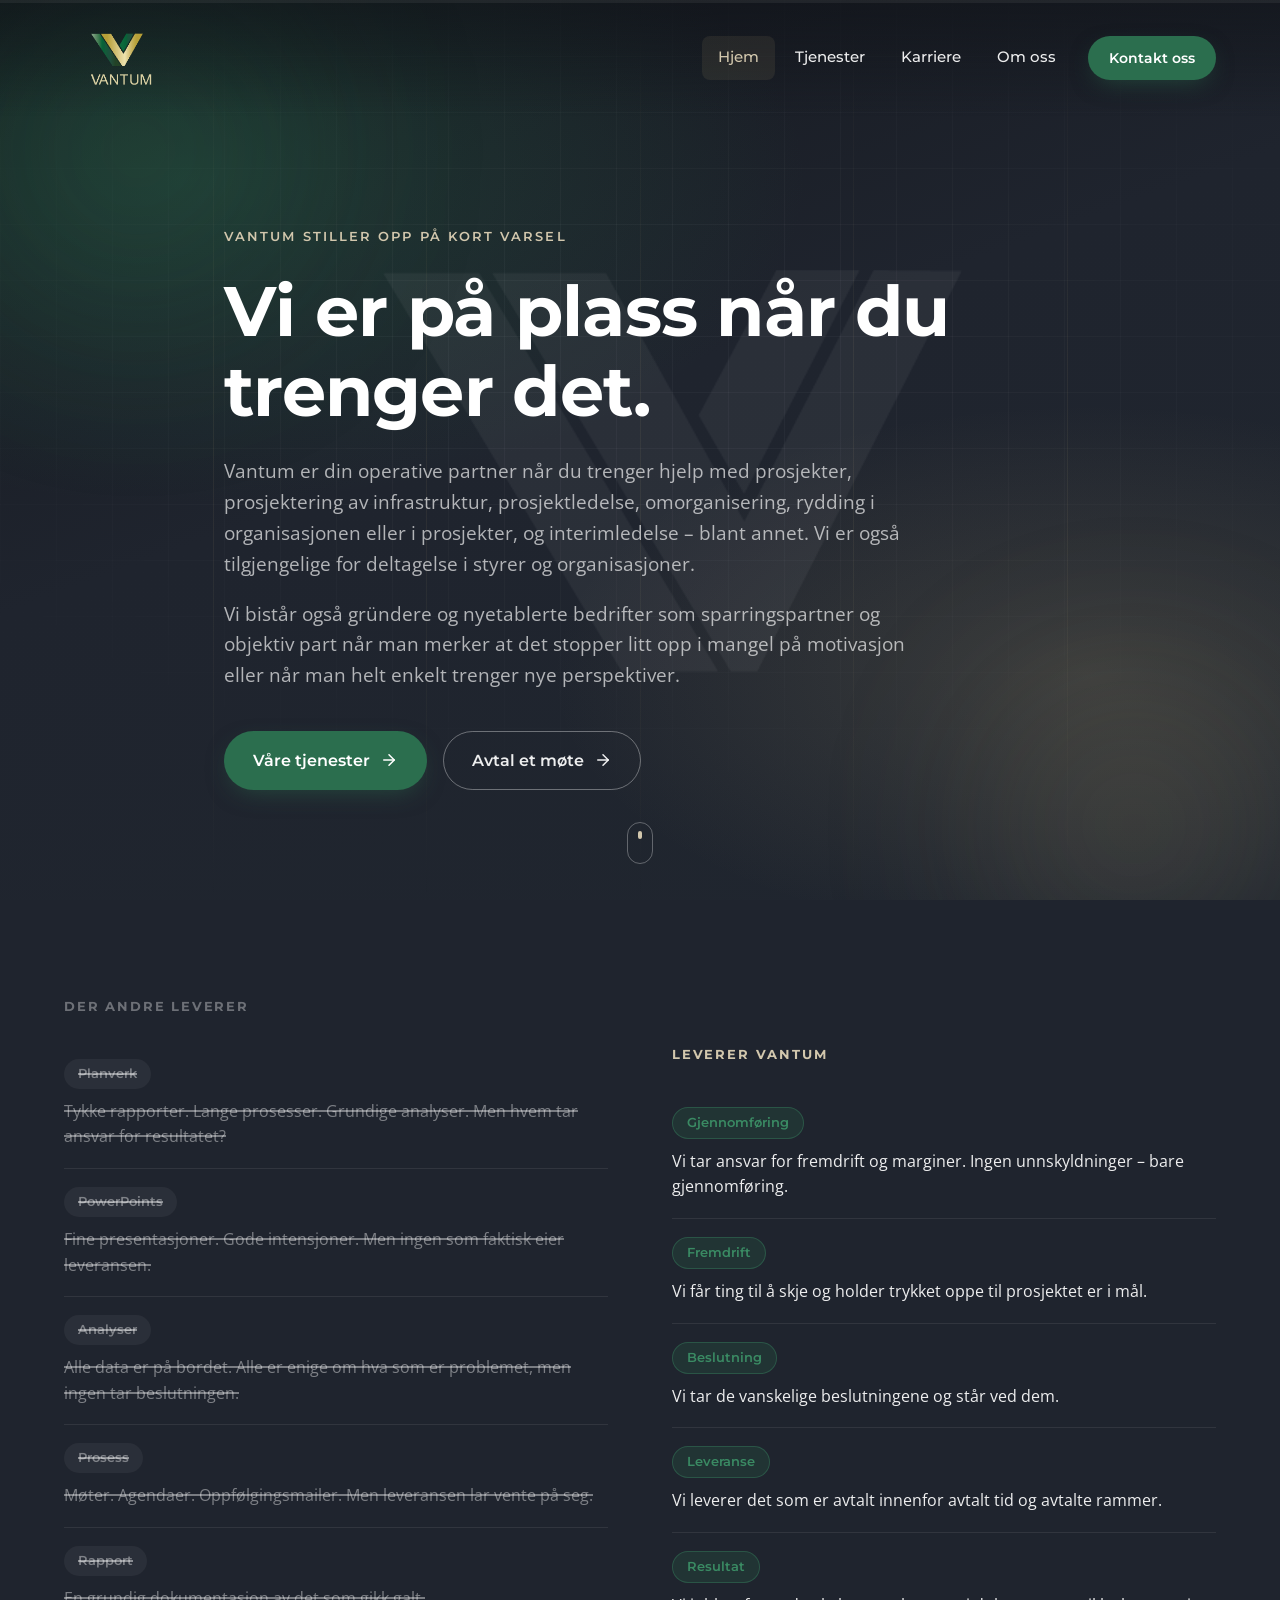
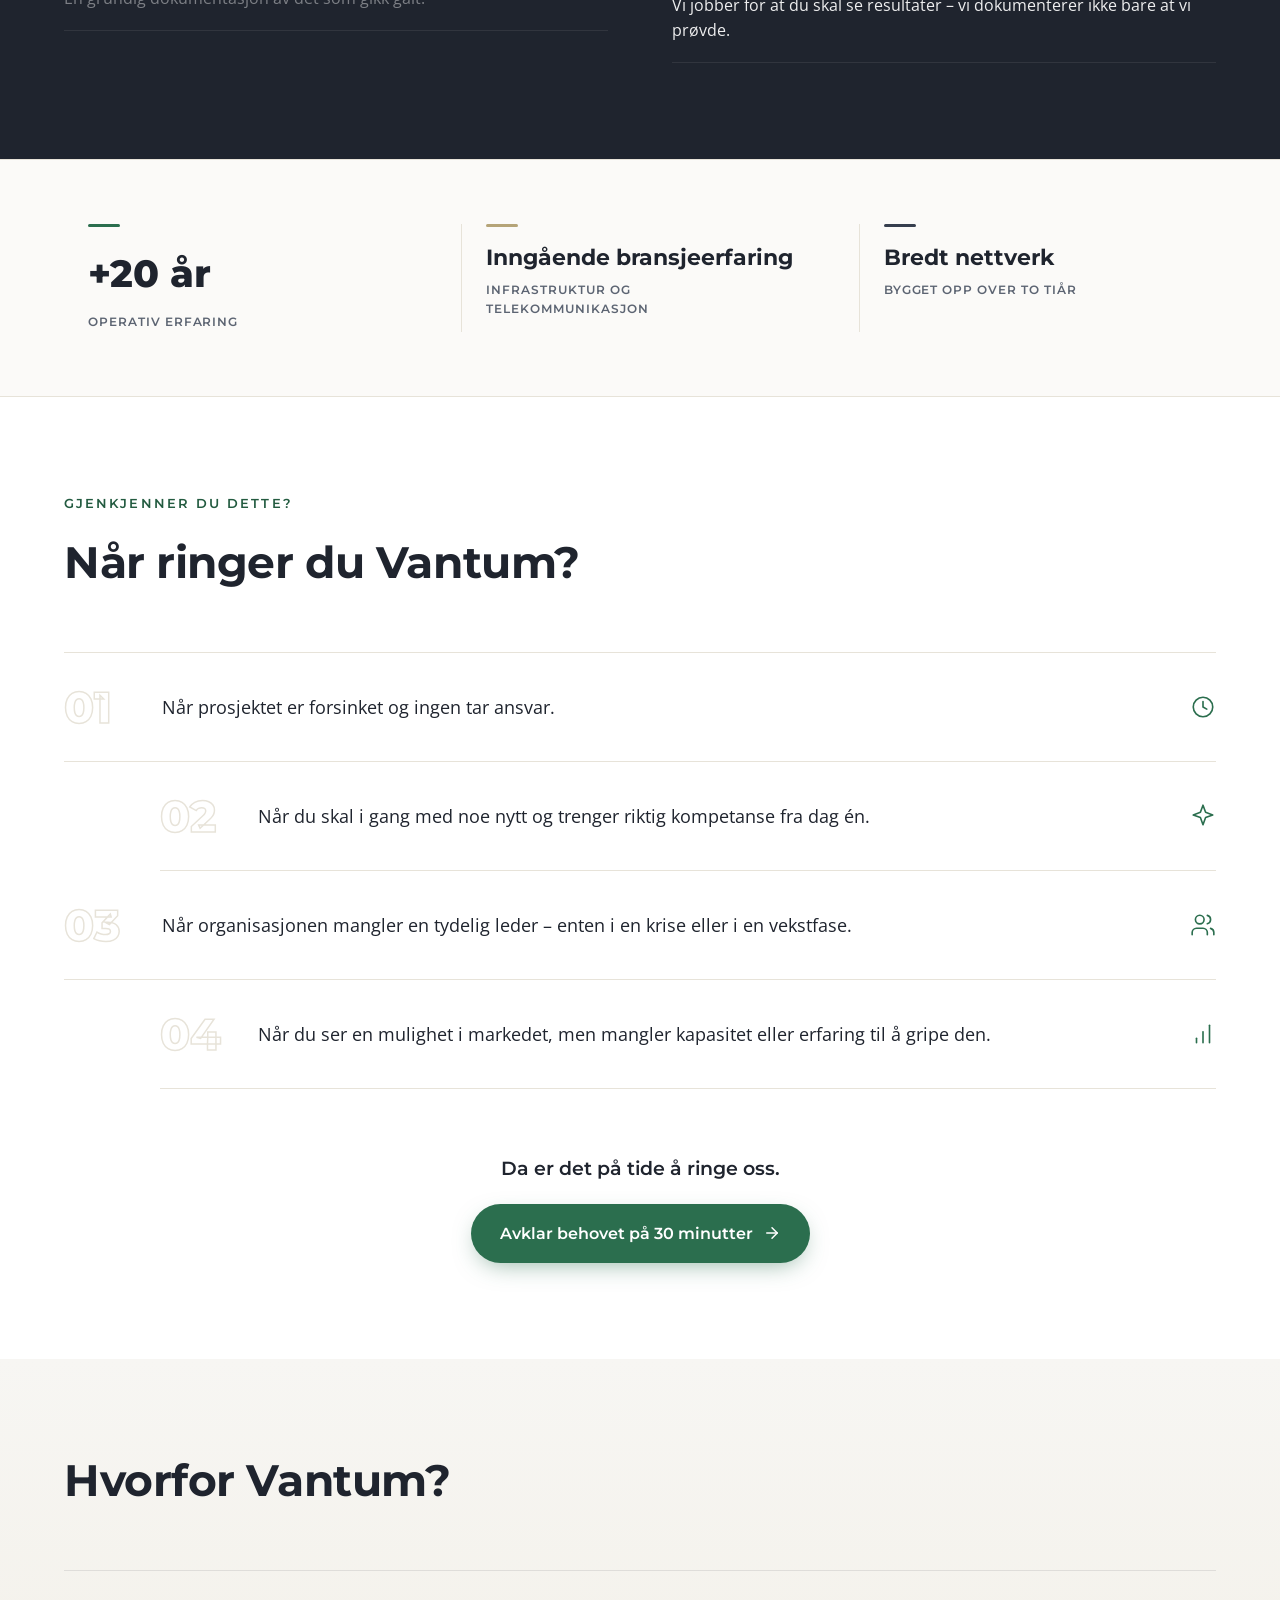
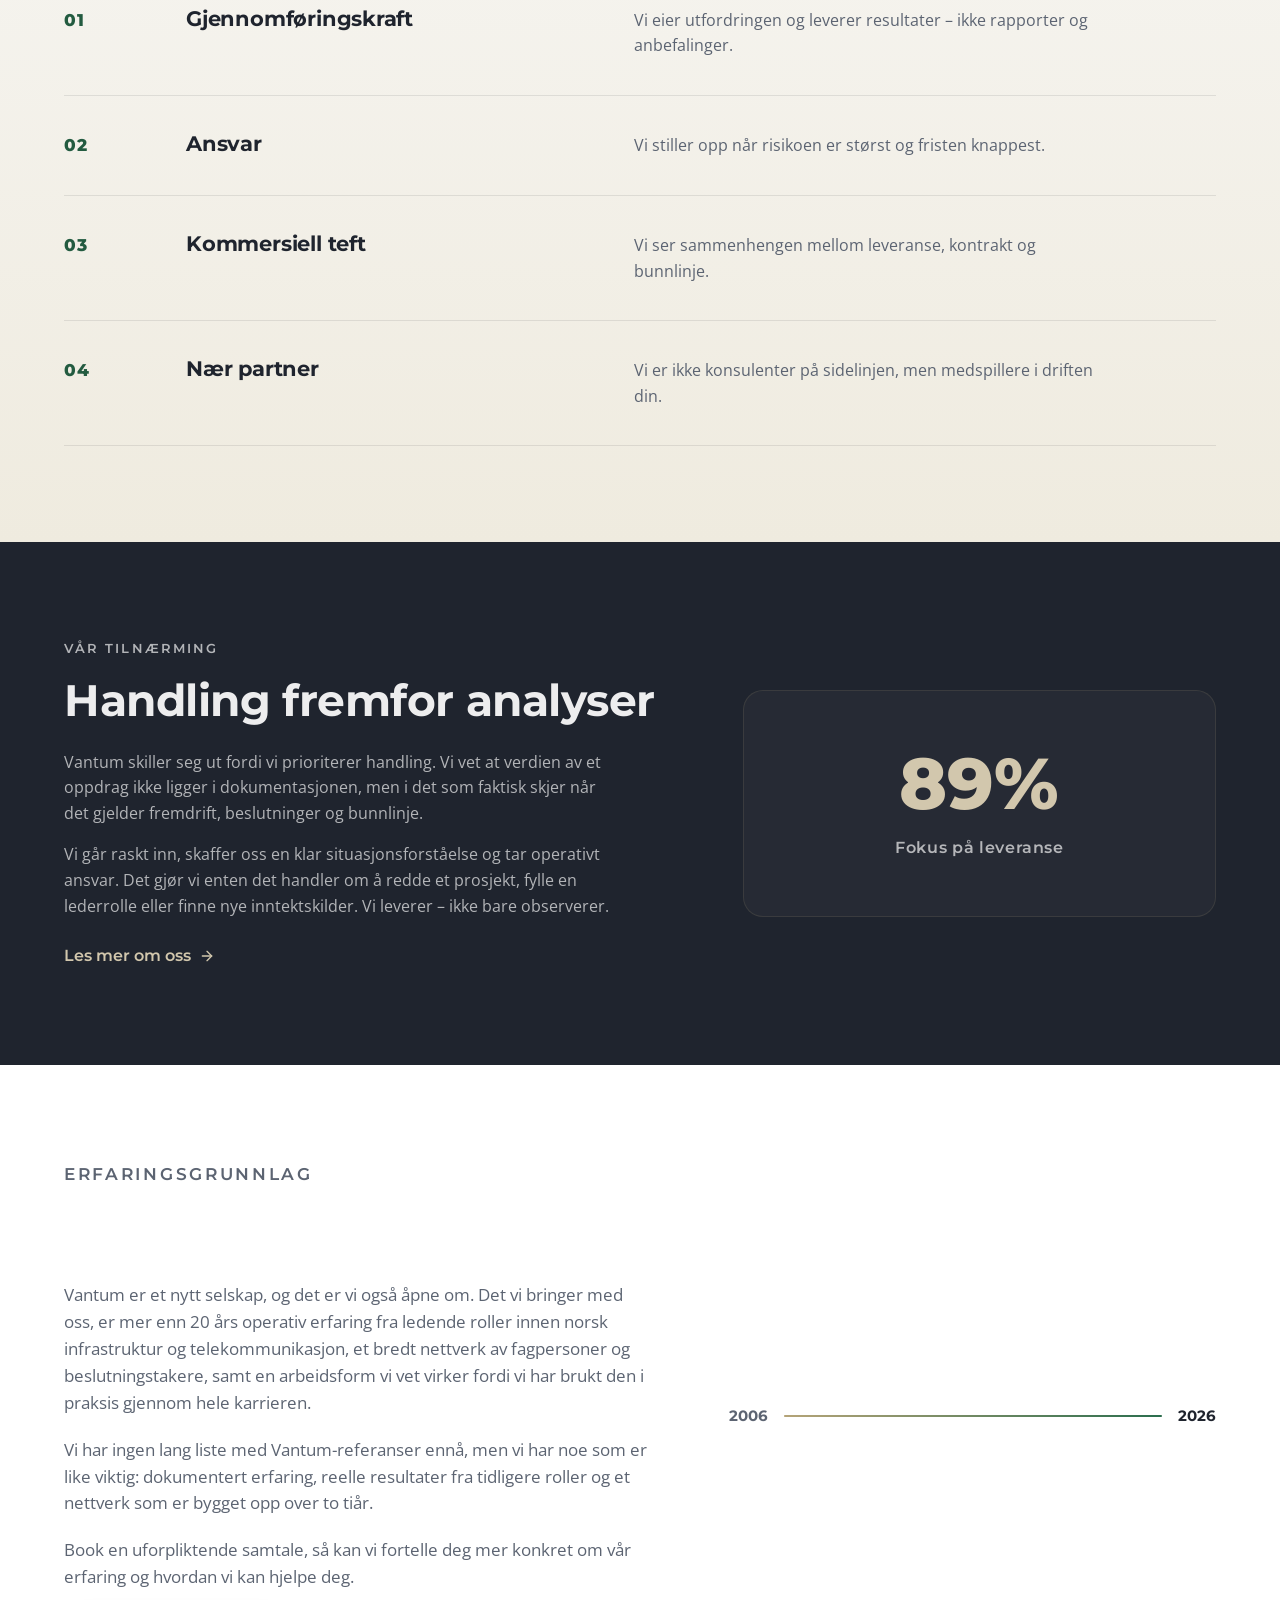
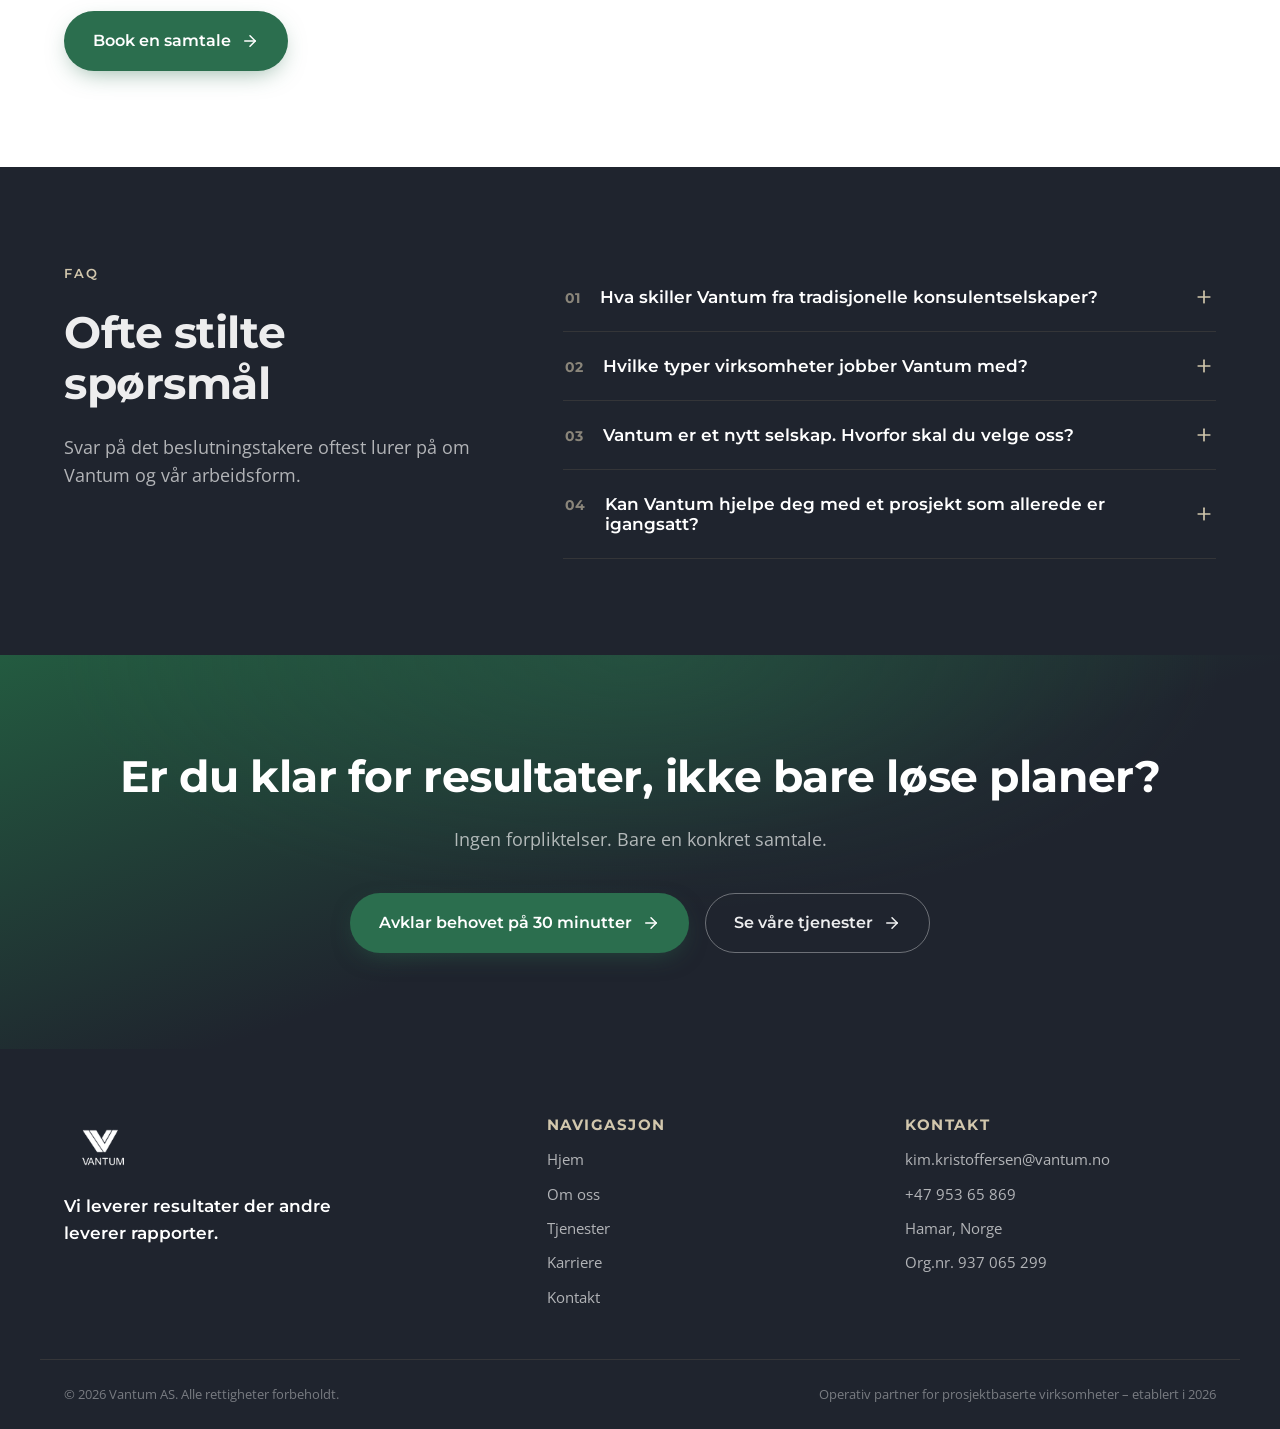
==== index.html @ ee7d3f2d "Add files via upload" ====
<!doctype html>
<html lang="no">
<head>
<meta charset="UTF-8">
<meta name="viewport" content="width=device-width, initial-scale=1.0">
<title>Vantum AS – Operativ partner for bygg, anlegg og telekom</title>
<meta name="description" content="Vantum er din operative partner når du trenger hjelp med prosjekter, økonomistyring eller utfordringer i organisasjonen. Vi leverer resultater – ikke bare analyser.">
<link rel="icon" type="image/png" sizes="32x32" href="assets/logo/favicon-32.png">
<link rel="icon" type="image/png" sizes="64x64" href="assets/logo/favicon-64.png">
<link rel="preconnect" href="https://fonts.googleapis.com">
<link rel="preconnect" href="https://fonts.gstatic.com" crossorigin>
<link href="https://fonts.googleapis.com/css2?family=Montserrat:wght@500;600;700;800&family=Open+Sans:wght@400;500;600;700&display=swap" rel="stylesheet">
<link rel="stylesheet" href="css/style.css?v=12">
</head>
<body>

<a class="skip-link" href="#main">Hopp til hovedinnhold</a>

<div class="progress-rail" aria-hidden="true"><div class="progress-fill" id="progress-fill"></div></div>

<header class="site-header" id="site-header">
  <div class="container header-inner">
    <a href="#home" class="brand" aria-label="Vantum AS – til forsiden">
      <img src="assets/logo/vantum-full-color.png" alt="Vantum AS" class="brand-logo">
    </a>

    <nav class="main-nav" aria-label="Hovednavigasjon">
      <a href="index.html" class="nav-link is-active">Hjem</a>
      <a href="tjenester.html" class="nav-link">Tjenester</a>
      <a href="karriere.html" class="nav-link">Karriere</a>
      <a href="om-oss.html" class="nav-link">Om oss</a>
      <a href="kontakt.html" class="btn btn-primary btn-sm nav-cta">Kontakt oss</a>
    </nav>

    <button class="menu-toggle" id="menu-toggle" aria-label="Åpne meny" aria-expanded="false" aria-controls="mobile-nav">
      <span></span><span></span><span></span>
    </button>
  </div>

  <div class="mobile-nav" id="mobile-nav">
    <a href="index.html" class="mobile-nav-link">Hjem</a>
    <a href="tjenester.html" class="mobile-nav-link">Tjenester</a>
    <a href="karriere.html" class="mobile-nav-link">Karriere</a>
    <a href="om-oss.html" class="mobile-nav-link">Om oss</a>
    <a href="kontakt.html" class="btn btn-primary mobile-nav-cta">Kontakt oss</a>
  </div>
</header>

<main id="main">

  <section class="hero" id="home">
    <div class="hero-bg" aria-hidden="true">
      <div class="hero-grid"></div>
      <div class="hero-glow hero-glow-a"></div>
      <div class="hero-glow hero-glow-b"></div>
      <div class="hero-lines">
        <span></span><span></span><span></span><span></span><span></span>
      </div>
    </div>

    <img src="assets/logo/vantum-mark-white.png" alt="" aria-hidden="true" class="hero-mark">

    <div class="container hero-inner">
      <p class="eyebrow reveal" data-reveal>VANTUM STILLER OPP PÅ KORT VARSEL</p>
      <h1 class="hero-title reveal" data-reveal>
        Vi er på plass når du trenger det.
      </h1>
      <div class="hero-subtitle reveal" data-reveal>
        <p>
          Vantum er din operative partner når du trenger hjelp med prosjekter,
          prosjektering av infrastruktur, prosjektledelse, omorganisering,
          rydding i organisasjonen eller i prosjekter, og interimledelse –
          blant annet. Vi er også tilgjengelige for deltagelse i styrer og
          organisasjoner.
        </p>
        <p>
          Vi bistår også gründere og nyetablerte bedrifter som sparringspartner
          og objektiv part når man merker at det stopper litt opp i mangel på
          motivasjon eller når man helt enkelt trenger nye perspektiver.
        </p>
      </div>
      <div class="hero-actions reveal" data-reveal>
        <a href="tjenester.html" class="btn btn-primary btn-lg">
          Våre tjenester
          <svg width="18" height="18" viewBox="0 0 24 24" fill="none" stroke="currentColor" stroke-width="2" stroke-linecap="round" stroke-linejoin="round"><line x1="5" y1="12" x2="19" y2="12"></line><polyline points="12 5 19 12 12 19"></polyline></svg>
        </a>
        <a href="kontakt.html" class="btn btn-outline btn-lg">
          Avtal et møte
          <svg width="18" height="18" viewBox="0 0 24 24" fill="none" stroke="currentColor" stroke-width="2" stroke-linecap="round" stroke-linejoin="round"><line x1="5" y1="12" x2="19" y2="12"></line><polyline points="12 5 19 12 12 19"></polyline></svg>
        </a>
      </div>
    </div>

    <a href="#sammenligning" class="scroll-cue" aria-label="Scroll ned">
      <span class="scroll-cue-dot"></span>
    </a>
  </section>

  <section class="section section--dark compare-section" id="sammenligning">
    <div class="container">
      <div class="compare-grid">
        <div class="compare-col compare-col--bad" data-reveal-group>
          <p class="compare-col-label" data-reveal>DER ANDRE LEVERER</p>

          <div class="compare-row" data-reveal>
            <span class="compare-tag compare-tag--bad">Planverk</span>
            <p>Tykke rapporter. Lange prosesser. Grundige analyser. Men hvem tar ansvar for resultatet?</p>
          </div>
          <div class="compare-row" data-reveal>
            <span class="compare-tag compare-tag--bad">PowerPoints</span>
            <p>Fine presentasjoner. Gode intensjoner. Men ingen som faktisk eier leveransen.</p>
          </div>
          <div class="compare-row" data-reveal>
            <span class="compare-tag compare-tag--bad">Analyser</span>
            <p>Alle data er på bordet. Alle er enige om hva som er problemet, men ingen tar beslutningen.</p>
          </div>
          <div class="compare-row" data-reveal>
            <span class="compare-tag compare-tag--bad">Prosess</span>
            <p>Møter. Agendaer. Oppfølgingsmailer. Men leveransen lar vente på seg.</p>
          </div>
          <div class="compare-row" data-reveal>
            <span class="compare-tag compare-tag--bad">Rapport</span>
            <p>En grundig dokumentasjon av det som gikk galt.</p>
          </div>
        </div>

        <div class="compare-col compare-col--good" data-reveal-group>
          <p class="compare-col-label compare-col-label--good" data-reveal>LEVERER VANTUM</p>

          <div class="compare-row" data-reveal>
            <span class="compare-tag compare-tag--good">Gjennomføring</span>
            <p>Vi tar ansvar for fremdrift og marginer. Ingen unnskyldninger – bare gjennomføring.</p>
          </div>
          <div class="compare-row" data-reveal>
            <span class="compare-tag compare-tag--good">Fremdrift</span>
            <p>Vi får ting til å skje og holder trykket oppe til prosjektet er i mål.</p>
          </div>
          <div class="compare-row" data-reveal>
            <span class="compare-tag compare-tag--good">Beslutning</span>
            <p>Vi tar de vanskelige beslutningene og står ved dem.</p>
          </div>
          <div class="compare-row" data-reveal>
            <span class="compare-tag compare-tag--good">Leveranse</span>
            <p>Vi leverer det som er avtalt innenfor avtalt tid og avtalte rammer.</p>
          </div>
          <div class="compare-row" data-reveal>
            <span class="compare-tag compare-tag--good">Resultat</span>
            <p>Vi jobber for at du skal se resultater – vi dokumenterer ikke bare at vi prøvde.</p>
          </div>
        </div>
      </div>
    </div>
  </section>

  <section class="section stats-section" id="stats">
    <div class="container">
      <div class="stats-grid" data-reveal-group>
        <div class="stat-item" data-reveal>
          <span class="stat-bar" aria-hidden="true"></span>
          <p class="stat-number"><span class="count" data-count-to="20" data-prefix="+">0</span> år</p>
          <p class="stat-caption">Operativ erfaring</p>
        </div>
        <div class="stat-item" data-reveal>
          <span class="stat-bar" aria-hidden="true"></span>
          <p class="stat-number stat-number--text">Inngående bransjeerfaring</p>
          <p class="stat-caption">Infrastruktur og telekommunikasjon</p>
        </div>
        <div class="stat-item" data-reveal>
          <span class="stat-bar" aria-hidden="true"></span>
          <p class="stat-number stat-number--text">Bredt nettverk</p>
          <p class="stat-caption">Bygget opp over to tiår</p>
        </div>
      </div>
    </div>
  </section>

  <section class="section section--light" id="nar-ringer-du">
    <div class="container">
      <p class="eyebrow eyebrow--dark" data-reveal>GJENKJENNER DU DETTE?</p>
      <h2 data-reveal>Når ringer du Vantum?</h2>

      <div class="scenario-list" data-reveal-group>
        <div class="scenario-row" data-reveal>
          <span class="scenario-index">01</span>
          <p>Når prosjektet er forsinket og ingen tar ansvar.</p>
          <svg class="scenario-icon" width="26" height="26" viewBox="0 0 24 24" fill="none" stroke="currentColor" stroke-width="1.5" stroke-linecap="round" stroke-linejoin="round"><circle cx="12" cy="12" r="9"></circle><polyline points="12 7 12 12 15.5 14"></polyline></svg>
        </div>
        <div class="scenario-row scenario-row--shift" data-reveal>
          <span class="scenario-index">02</span>
          <p>Når du skal i gang med noe nytt og trenger riktig kompetanse fra dag én.</p>
          <svg class="scenario-icon" width="26" height="26" viewBox="0 0 24 24" fill="none" stroke="currentColor" stroke-width="1.5" stroke-linecap="round" stroke-linejoin="round"><path d="M12 2l2.4 6.6L21 11l-6.6 2.4L12 20l-2.4-6.6L3 11l6.6-2.4z"></path></svg>
        </div>
        <div class="scenario-row" data-reveal>
          <span class="scenario-index">03</span>
          <p>Når organisasjonen mangler en tydelig leder – enten i en krise eller i en vekstfase.</p>
          <svg class="scenario-icon" width="26" height="26" viewBox="0 0 24 24" fill="none" stroke="currentColor" stroke-width="1.5" stroke-linecap="round" stroke-linejoin="round"><path d="M16 21v-2a4 4 0 0 0-4-4H6a4 4 0 0 0-4 4v2"></path><circle cx="9" cy="7" r="4"></circle><path d="M22 21v-2a4 4 0 0 0-3-3.87"></path><path d="M16 3.13a4 4 0 0 1 0 7.75"></path></svg>
        </div>
        <div class="scenario-row scenario-row--shift" data-reveal>
          <span class="scenario-index">04</span>
          <p>Når du ser en mulighet i markedet, men mangler kapasitet eller erfaring til å gripe den.</p>
          <svg class="scenario-icon" width="26" height="26" viewBox="0 0 24 24" fill="none" stroke="currentColor" stroke-width="1.5" stroke-linecap="round" stroke-linejoin="round"><line x1="12" y1="20" x2="12" y2="10"></line><line x1="18" y1="20" x2="18" y2="4"></line><line x1="6" y1="20" x2="6" y2="16"></line></svg>
        </div>
      </div>

      <div class="scenario-cta" data-reveal>
        <p>Da er det på tide å ringe oss.</p>
        <a href="kontakt.html" class="btn btn-primary btn-lg">
          Avklar behovet på 30 minutter
          <svg width="18" height="18" viewBox="0 0 24 24" fill="none" stroke="currentColor" stroke-width="2" stroke-linecap="round" stroke-linejoin="round"><line x1="5" y1="12" x2="19" y2="12"></line><polyline points="12 5 19 12 12 19"></polyline></svg>
        </a>
      </div>
    </div>
  </section>

  <section class="section section--gradient" id="hvorfor-vantum">
    <div class="container">
      <h2 data-reveal>Hvorfor Vantum?</h2>

      <div class="value-list" data-reveal-group>
        <div class="value-row" data-reveal>
          <span class="value-index">01</span>
          <h3>Gjennomføringskraft</h3>
          <p>Vi eier utfordringen og leverer resultater – ikke rapporter og anbefalinger.</p>
        </div>
        <div class="value-row" data-reveal>
          <span class="value-index">02</span>
          <h3>Ansvar</h3>
          <p>Vi stiller opp når risikoen er størst og fristen knappest.</p>
        </div>
        <div class="value-row" data-reveal>
          <span class="value-index">03</span>
          <h3>Kommersiell teft</h3>
          <p>Vi ser sammenhengen mellom leveranse, kontrakt og bunnlinje.</p>
        </div>
        <div class="value-row" data-reveal>
          <span class="value-index">04</span>
          <h3>Nær partner</h3>
          <p>Vi er ikke konsulenter på sidelinjen, men medspillere i driften din.</p>
        </div>
      </div>
    </div>
  </section>

  <section class="section section--dark" id="tilnaerming">
    <div class="container approach-grid">
      <div class="approach-copy" data-reveal-group>
        <p class="eyebrow" data-reveal>VÅR TILNÆRMING</p>
        <h2 data-reveal>Handling fremfor analyser</h2>
        <p data-reveal>Vantum skiller seg ut fordi vi prioriterer handling. Vi vet at verdien av et oppdrag ikke ligger i dokumentasjonen, men i det som faktisk skjer når det gjelder fremdrift, beslutninger og bunnlinje.</p>
        <p data-reveal>Vi går raskt inn, skaffer oss en klar situasjonsforståelse og tar operativt ansvar. Det gjør vi enten det handler om å redde et prosjekt, fylle en lederrolle eller finne nye inntektskilder. Vi leverer – ikke bare observerer.</p>
        <a href="om-oss.html" class="text-link" data-reveal>
          Les mer om oss
          <svg width="16" height="16" viewBox="0 0 24 24" fill="none" stroke="currentColor" stroke-width="2" stroke-linecap="round" stroke-linejoin="round"><line x1="5" y1="12" x2="19" y2="12"></line><polyline points="12 5 19 12 12 19"></polyline></svg>
        </a>
      </div>
      <div class="approach-stat" data-reveal>
        <p class="approach-stat-number"><span class="count" data-count-to="100" data-suffix="%">0</span></p>
        <p class="approach-stat-label">Fokus på leveranse</p>
      </div>
    </div>
  </section>

  <section class="section section--light experience-section" id="erfaringsgrunnlag">
    <div class="container experience-grid">
      <div class="experience-copy" data-reveal-group>
        <p class="eyebrow eyebrow--dark" data-reveal>ERFARINGSGRUNNLAG</p>
        <h2 data-reveal>Solid erfaring</h2>
        <p data-reveal>Vantum er et nytt selskap, og det er vi også åpne om. Det vi bringer med oss, er mer enn 20 års operativ erfaring fra ledende roller innen norsk infrastruktur og telekommunikasjon, et bredt nettverk av fagpersoner og beslutningstakere, samt en arbeidsform vi vet virker fordi vi har brukt den i praksis gjennom hele karrieren.</p>
        <p data-reveal>Vi har ingen lang liste med Vantum-referanser ennå, men vi har noe som er like viktig: dokumentert erfaring, reelle resultater fra tidligere roller og et nettverk som er bygget opp over to tiår.</p>
        <p data-reveal>Book en uforpliktende samtale, så kan vi fortelle deg mer konkret om vår erfaring og hvordan vi kan hjelpe deg.</p>
        <a href="kontakt.html" class="btn btn-primary btn-lg" data-reveal>
          Book en samtale
          <svg width="18" height="18" viewBox="0 0 24 24" fill="none" stroke="currentColor" stroke-width="2" stroke-linecap="round" stroke-linejoin="round"><line x1="5" y1="12" x2="19" y2="12"></line><polyline points="12 5 19 12 12 19"></polyline></svg>
        </a>
      </div>
      <div class="experience-timeline" data-reveal aria-hidden="true">
        <span class="experience-year">2006</span>
        <span class="experience-track"><span class="experience-track-fill"></span></span>
        <span class="experience-year experience-year--end">2026</span>
      </div>
    </div>
  </section>

  <section class="section section--dark" id="faq">
    <div class="container faq-grid">
      <div class="faq-intro" data-reveal-group>
        <p class="eyebrow" data-reveal>FAQ</p>
        <h2 data-reveal>Ofte stilte spørsmål</h2>
        <p class="section-subtitle" data-reveal>Svar på det beslutningstakere oftest lurer på om Vantum og vår arbeidsform.</p>
      </div>

      <div class="accordion" data-reveal-group>
        <div class="accordion-item" data-reveal>
          <button class="accordion-trigger" aria-expanded="false">
            <span class="accordion-index">01</span>
            <span class="accordion-question">Hva skiller Vantum fra tradisjonelle konsulentselskaper?</span>
            <svg class="accordion-icon" width="20" height="20" viewBox="0 0 24 24" fill="none" stroke="currentColor" stroke-width="2" stroke-linecap="round" stroke-linejoin="round"><line x1="12" y1="5" x2="12" y2="19"></line><line x1="5" y1="12" x2="19" y2="12"></line></svg>
          </button>
          <div class="accordion-panel">
            <p>Vi tar operativt ansvar og leverer resultater – ikke bare rapporter og anbefalinger. Der tradisjonelle konsulenter analyserer og anbefaler, går vi inn i driften, tar eierskap og gjennomfører. Vi måler suksess i faktiske resultater, ikke antall timer eller rapportsider.</p>
          </div>
        </div>
        <div class="accordion-item" data-reveal>
          <button class="accordion-trigger" aria-expanded="false">
            <span class="accordion-index">02</span>
            <span class="accordion-question">Hvilke typer virksomheter jobber Vantum med?</span>
            <svg class="accordion-icon" width="20" height="20" viewBox="0 0 24 24" fill="none" stroke="currentColor" stroke-width="2" stroke-linecap="round" stroke-linejoin="round"><line x1="12" y1="5" x2="12" y2="19"></line><line x1="5" y1="12" x2="19" y2="12"></line></svg>
          </button>
          <div class="accordion-panel">
            <p>Vi jobber med alle typer virksomheter som har behov for operativ forsterkning, uavhengig av bransje og størrelse. Felles for kundene våre er at de trenger noen som både gir råd, tar ansvar og leverer.</p>
          </div>
        </div>
        <div class="accordion-item" data-reveal>
          <button class="accordion-trigger" aria-expanded="false">
            <span class="accordion-index">03</span>
            <span class="accordion-question">Vantum er et nytt selskap. Hvorfor skal du velge oss?</span>
            <svg class="accordion-icon" width="20" height="20" viewBox="0 0 24 24" fill="none" stroke="currentColor" stroke-width="2" stroke-linecap="round" stroke-linejoin="round"><line x1="12" y1="5" x2="12" y2="19"></line><line x1="5" y1="12" x2="19" y2="12"></line></svg>
          </button>
          <div class="accordion-panel">
            <p>Det er et godt spørsmål, og vi forstår at det stilles. Vantum ble etablert i 2026, men menneskene bak har mer enn 20 års operativ erfaring fra ledende roller innen norsk og internasjonal infrastruktur og telekommunikasjon. Vi har et bredt nettverk av fagpersoner og beslutningstakere, samt en arbeidsform vi vet virker fordi vi har brukt den i praksis gjennom hele karrieren. Book en samtale og bedøm selv.</p>
          </div>
        </div>
        <div class="accordion-item" data-reveal>
          <button class="accordion-trigger" aria-expanded="false">
            <span class="accordion-index">04</span>
            <span class="accordion-question">Kan Vantum hjelpe deg med et prosjekt som allerede er igangsatt?</span>
            <svg class="accordion-icon" width="20" height="20" viewBox="0 0 24 24" fill="none" stroke="currentColor" stroke-width="2" stroke-linecap="round" stroke-linejoin="round"><line x1="12" y1="5" x2="12" y2="19"></line><line x1="5" y1="12" x2="19" y2="12"></line></svg>
          </button>
          <div class="accordion-panel">
            <p>Absolutt. Vi er vant til å tre inn i pågående oppdrag, raskt skaffe oss oversikt over hjelpebehovet og bidra med den styrken og kompetansen som trengs for å få ting på rett kurs.</p>
          </div>
        </div>
      </div>
    </div>
  </section>

  <section class="section section--cta" id="kontakt">
    <div class="container">
      <h2 data-reveal>Er du klar for resultater, ikke bare løse planer?</h2>
      <p class="section-subtitle" data-reveal>Ingen forpliktelser. Bare en konkret samtale.</p>
      <div class="hero-actions hero-actions--center" data-reveal>
        <a href="kontakt.html" class="btn btn-primary btn-lg">
          Avklar behovet på 30 minutter
          <svg width="18" height="18" viewBox="0 0 24 24" fill="none" stroke="currentColor" stroke-width="2" stroke-linecap="round" stroke-linejoin="round"><line x1="5" y1="12" x2="19" y2="12"></line><polyline points="12 5 19 12 12 19"></polyline></svg>
        </a>
        <a href="tjenester.html" class="btn btn-outline btn-lg">
          Se våre tjenester
          <svg width="18" height="18" viewBox="0 0 24 24" fill="none" stroke="currentColor" stroke-width="2" stroke-linecap="round" stroke-linejoin="round"><line x1="5" y1="12" x2="19" y2="12"></line><polyline points="12 5 19 12 12 19"></polyline></svg>
        </a>
      </div>
    </div>
  </section>

</main>

<footer class="site-footer">
  <div class="container footer-grid">
    <div class="footer-brand">
      <img src="assets/logo/vantum-full-white.png" alt="Vantum AS" class="footer-logo">
      <p class="footer-tagline">Vi leverer resultater der andre leverer rapporter.</p>
    </div>

    <div class="footer-col">
      <p class="footer-heading">NAVIGASJON</p>
      <a href="index.html">Hjem</a>
      <a href="om-oss.html">Om oss</a>
      <a href="tjenester.html">Tjenester</a>
      <a href="karriere.html">Karriere</a>
      <a href="kontakt.html">Kontakt</a>
    </div>

    <div class="footer-col">
      <p class="footer-heading">KONTAKT</p>
      <a href="mailto:kim.kristoffersen@vantum.no">kim.kristoffersen@vantum.no</a>
      <a href="tel:+4795365869">+47 953 65 869</a>
      <p>Hamar, Norge</p>
      <p>Org.nr. 937 065 299</p>
    </div>
  </div>

  <div class="container footer-bottom">
    <p>© 2026 Vantum AS. Alle rettigheter forbeholdt.</p>
    <p>Operativ partner for prosjektbaserte virksomheter – etablert i 2026</p>
  </div>
</footer>

<script src="js/main.js?v=2"></script>
</body>
</html>
---- css/style.css ----
/* ============================================
   Vantum AS — Design Tokens
   ============================================ */
:root{
  /* Brand colors (sourced from vantum.no) */
  --color-charcoal: #1F242E;
  --color-charcoal-light: #2A3140;
  --color-charcoal-lighter: #363E4E;
  --color-green: #2B6E4E;
  --color-green-dark: #235B40;
  --color-green-light: #3A8A63;
  --color-gold: #B5A478;
  --color-gold-light: #D2C7AD;
  --color-white: #FFFFFF;
  --color-off-white: #F7F6F3;
  --color-border-dark: rgba(181,164,120,0.14);
  --color-border-light: #E7E3D9;

  --text-on-dark: rgba(255,255,255,0.92);
  --text-on-dark-muted: rgba(255,255,255,0.66);
  --text-on-light: var(--color-charcoal);
  --text-on-light-muted: #5C6472;

  /* Typography */
  --font-heading: 'Montserrat', sans-serif;
  --font-body: 'Open Sans', sans-serif;

  /* Spacing scale (marketing/standard density) */
  --space-xs: 8px;
  --space-sm: 16px;
  --space-md: 24px;
  --space-lg: 40px;
  --space-xl: 64px;
  --space-2xl: 96px;

  /* Motion */
  --ease-out: cubic-bezier(0.16, 1, 0.3, 1);
  --dur-fast: 200ms;
  --dur-base: 450ms;
  --dur-slow: 700ms;

  --header-h: 116px;
  --container-w: 1200px;
}

@media (prefers-reduced-motion: reduce){
  *, *::before, *::after{
    animation-duration: 0.001ms !important;
    animation-iteration-count: 1 !important;
    transition-duration: 0.001ms !important;
    scroll-behavior: auto !important;
  }
}

/* ============================================
   Reset
   ============================================ */
*, *::before, *::after{ box-sizing: border-box; }
html{ scroll-behavior: smooth; }
body{
  margin: 0;
  font-family: var(--font-body);
  color: var(--text-on-light);
  background: var(--color-white);
  -webkit-font-smoothing: antialiased;
  line-height: 1.6;
  font-size: 16px;
}
img{ max-width: 100%; display: block; }
a{ color: inherit; text-decoration: none; }
h1,h2,h3,h4{
  font-family: var(--font-heading);
  margin: 0;
  line-height: 1.15;
  letter-spacing: -0.01em;
}
p{ margin: 0; }
button{ font-family: inherit; }
ul{ margin: 0; padding: 0; list-style: none; }

.container{
  width: 100%;
  max-width: var(--container-w);
  margin: 0 auto;
  padding: 0 24px;
}

.skip-link{
  position: absolute;
  left: -9999px;
  top: 0;
  background: var(--color-green);
  color: #fff;
  padding: 12px 20px;
  z-index: 1000;
  border-radius: 0 0 8px 0;
}
.skip-link:focus{ left: 0; }

/* ============================================
   Buttons
   ============================================ */
.btn{
  display: inline-flex;
  align-items: center;
  gap: 10px;
  font-family: var(--font-heading);
  font-weight: 600;
  font-size: 15px;
  padding: 14px 24px;
  border-radius: 999px;
  border: 1.5px solid transparent;
  cursor: pointer;
  transition: transform var(--dur-fast) var(--ease-out),
              background-color var(--dur-fast) var(--ease-out),
              border-color var(--dur-fast) var(--ease-out),
              box-shadow var(--dur-fast) var(--ease-out);
  white-space: nowrap;
}
.btn svg{ transition: transform var(--dur-fast) var(--ease-out); flex-shrink: 0; }
.btn:hover{ transform: translateY(-2px); }
.btn:hover svg{ transform: translateX(3px); }
.btn:active{ transform: translateY(0); }
.btn:focus-visible{ outline: 2px solid var(--color-gold); outline-offset: 2px; }

.btn-primary{
  background: var(--color-green);
  color: #fff;
  box-shadow: 0 8px 24px -8px rgba(43,110,78,0.55);
}
.btn-primary:hover{ background: var(--color-green-light); }

.btn-outline{
  background: transparent;
  border-color: rgba(255,255,255,0.35);
  color: var(--text-on-dark);
}
.btn-outline:hover{ border-color: rgba(255,255,255,0.7); background: rgba(255,255,255,0.06); }

.btn-lg{ padding: 16px 28px; font-size: 16px; }
.btn-sm{ padding: 10px 20px; font-size: 14px; }

/* ============================================
   Header / Nav
   ============================================ */
.site-header{
  position: fixed;
  top: 0; left: 0; right: 0;
  z-index: 500;
  transition: background-color var(--dur-base) var(--ease-out),
              box-shadow var(--dur-base) var(--ease-out);
}
.site-header::before{
  content: "";
  position: absolute;
  inset: 0;
  background: linear-gradient(180deg, rgba(15,18,23,0.55) 0%, rgba(15,18,23,0) 100%);
  z-index: -1;
  opacity: 1;
  transition: opacity var(--dur-base) var(--ease-out);
}
.site-header.is-scrolled{
  background: rgba(31,36,46,0.85);
  backdrop-filter: blur(14px) saturate(140%);
  -webkit-backdrop-filter: blur(14px) saturate(140%);
  box-shadow: 0 8px 30px -12px rgba(0,0,0,0.4);
}
.site-header.is-scrolled::before{ opacity: 0; }

.header-inner{
  width: 100%;
  height: var(--header-h);
  display: flex;
  align-items: center;
  justify-content: space-between;
  transition: height var(--dur-base) var(--ease-out);
}
.site-header.is-scrolled .header-inner{ height: 84px; }
.brand{ display: flex; align-items: center; }
.brand-logo{
  height: 94px;
  width: auto;
  transition: height var(--dur-base) var(--ease-out);
}
.site-header.is-scrolled .brand-logo{ height: 66px; }

.main-nav{ display: flex; align-items: center; gap: 4px; }
.nav-link{
  font-family: var(--font-heading);
  font-weight: 500;
  font-size: 14.5px;
  color: var(--text-on-dark);
  padding: 10px 16px;
  border-radius: 8px;
  transition: color var(--dur-fast) var(--ease-out), background-color var(--dur-fast) var(--ease-out);
}
.nav-link:hover{ background: rgba(255,255,255,0.08); color: #fff; }
.nav-link.is-active{ color: var(--color-gold-light); background: rgba(181,164,120,0.1); }
.nav-cta{ margin-left: 12px; }

.menu-toggle{
  display: none;
  width: 40px; height: 40px;
  border: none;
  background: transparent;
  cursor: pointer;
  flex-direction: column;
  justify-content: center;
  align-items: center;
  gap: 5px;
}
.menu-toggle span{
  display: block;
  width: 22px; height: 2px;
  background: #fff;
  border-radius: 2px;
  transition: transform var(--dur-fast) var(--ease-out), opacity var(--dur-fast) var(--ease-out);
}
.menu-toggle.is-open span:nth-child(1){ transform: translateY(7px) rotate(45deg); }
.menu-toggle.is-open span:nth-child(2){ opacity: 0; }
.menu-toggle.is-open span:nth-child(3){ transform: translateY(-7px) rotate(-45deg); }

.mobile-nav{
  display: none;
  flex-direction: column;
  gap: 4px;
  padding: 16px 24px 24px;
  background: rgba(20,24,31,0.98);
  backdrop-filter: blur(14px);
}
.mobile-nav.is-open{ display: flex; }
.mobile-nav-link{
  font-family: var(--font-heading);
  font-weight: 500;
  color: var(--text-on-dark);
  padding: 12px 8px;
  border-bottom: 1px solid rgba(255,255,255,0.08);
}
.mobile-nav-cta{ margin-top: 12px; justify-content: center; }

@media (max-width: 900px){
  .main-nav{ display: none; }
  .menu-toggle{ display: flex; }
}

/* ============================================
   Hero
   ============================================ */
.hero{
  position: relative;
  min-height: 100svh;
  display: flex;
  align-items: center;
  overflow: hidden;
  background: var(--color-charcoal);
  isolation: isolate;
}
.hero-bg{
  position: absolute;
  inset: 0;
  z-index: 0;
  background:
    radial-gradient(ellipse 80% 60% at 15% 20%, rgba(43,110,78,0.35), transparent 60%),
    radial-gradient(ellipse 70% 50% at 85% 75%, rgba(181,164,120,0.18), transparent 60%),
    linear-gradient(160deg, #14171d 0%, var(--color-charcoal) 45%, #20262f 100%);
}
.hero-grid{
  position: absolute;
  inset: 0;
  background-image:
    linear-gradient(rgba(255,255,255,0.035) 1px, transparent 1px),
    linear-gradient(90deg, rgba(255,255,255,0.035) 1px, transparent 1px);
  background-size: 56px 56px;
  mask-image: radial-gradient(ellipse 90% 70% at 50% 40%, black 20%, transparent 75%);
  -webkit-mask-image: radial-gradient(ellipse 90% 70% at 50% 40%, black 20%, transparent 75%);
}
.hero-glow{
  position: absolute;
  border-radius: 50%;
  filter: blur(90px);
  opacity: 0.55;
  will-change: transform;
}
.hero-glow-a{
  width: 480px; height: 480px;
  background: radial-gradient(circle, rgba(43,110,78,0.55), transparent 70%);
  top: -10%; left: -8%;
  animation: drift-a 18s ease-in-out infinite;
}
.hero-glow-b{
  width: 420px; height: 420px;
  background: radial-gradient(circle, rgba(181,164,120,0.4), transparent 70%);
  bottom: -15%; right: -5%;
  animation: drift-b 22s ease-in-out infinite;
}
@keyframes drift-a{
  0%,100%{ transform: translate(0,0); }
  50%{ transform: translate(40px, 30px); }
}
@keyframes drift-b{
  0%,100%{ transform: translate(0,0); }
  50%{ transform: translate(-30px, -25px); }
}
.hero-lines{
  position: absolute;
  inset: 0;
  display: flex;
  justify-content: space-evenly;
  opacity: 0.5;
}
.hero-lines span{
  width: 1px;
  height: 100%;
  background: linear-gradient(180deg, transparent 0%, rgba(181,164,120,0.18) 40%, rgba(181,164,120,0.18) 60%, transparent 100%);
}

.hero-inner{
  position: relative;
  z-index: 2;
  padding-top: var(--header-h);
  max-width: 880px;
}
.eyebrow{
  font-family: var(--font-heading);
  font-weight: 600;
  font-size: 13px;
  letter-spacing: 0.16em;
  color: var(--color-gold-light);
  margin-bottom: var(--space-md);
}
.hero-title{
  font-size: clamp(2.6rem, 5.5vw, 4.4rem);
  font-weight: 700;
  color: #fff;
  margin-bottom: var(--space-md);
}
.hero-subtitle{
  font-size: clamp(1.05rem, 1.6vw, 1.2rem);
  color: var(--text-on-dark-muted);
  max-width: 720px;
  margin-bottom: var(--space-lg);
}
.hero-subtitle p + p{ margin-top: 1em; }
.hero-actions{
  display: flex;
  flex-wrap: wrap;
  gap: 16px;
}
.hero-actions--center{ justify-content: center; }

.scroll-cue{
  position: absolute;
  bottom: 36px;
  left: 50%;
  transform: translateX(-50%);
  width: 26px; height: 42px;
  border: 1.5px solid rgba(255,255,255,0.3);
  border-radius: 20px;
  z-index: 2;
  display: flex;
  justify-content: center;
  padding-top: 8px;
}
.scroll-cue-dot{
  width: 4px; height: 8px;
  border-radius: 2px;
  background: var(--color-gold-light);
  animation: scroll-cue 1.8s ease-in-out infinite;
}
@keyframes scroll-cue{
  0%{ transform: translateY(0); opacity: 1; }
  70%{ transform: translateY(14px); opacity: 0; }
  100%{ transform: translateY(0); opacity: 0; }
}

/* ============================================
   Scroll reveal (base — wired up in main.js)
   ============================================ */
[data-reveal]{
  opacity: 0;
  transform: translateY(24px);
  transition: opacity var(--dur-slow) var(--ease-out), transform var(--dur-slow) var(--ease-out);
}
[data-reveal].is-visible{
  opacity: 1;
  transform: translateY(0);
}

/* ============================================
   Section base
   ============================================ */
.section{
  padding: var(--space-2xl) 0;
}
.section--light{ background: var(--color-white); color: var(--text-on-light); }
.section--dark{ background: var(--color-charcoal); color: var(--text-on-dark); }
.section--gradient{
  background: linear-gradient(180deg, var(--color-off-white) 0%, #EFEBDF 100%);
  color: var(--text-on-light);
}
.section--cta{
  background:
    radial-gradient(ellipse 70% 100% at 50% 0%, rgba(43,110,78,0.35), transparent 65%),
    linear-gradient(160deg, var(--color-green-dark) 0%, var(--color-charcoal) 55%);
  color: #fff;
  text-align: center;
}
.section--photo-bg{ position: relative; overflow: hidden; isolation: isolate; }
.section-bg-photo{
  position: absolute;
  inset: 0;
  width: 100%;
  height: 100%;
  object-fit: cover;
  object-position: 70% 40%;
  opacity: 0.16;
  filter: grayscale(30%) contrast(1.05);
  mask-image: radial-gradient(ellipse 65% 85% at 78% 45%, black 15%, transparent 68%);
  -webkit-mask-image: radial-gradient(ellipse 65% 85% at 78% 45%, black 15%, transparent 68%);
  z-index: 0;
  pointer-events: none;
}
.section--photo-bg .container{ position: relative; z-index: 1; }

.section h2{
  font-size: clamp(1.9rem, 3.6vw, 2.75rem);
  font-weight: 700;
  margin-bottom: var(--space-md);
}
.section-subtitle{
  font-size: 1.1rem;
  color: var(--text-on-dark-muted);
  max-width: 600px;
}
.section--cta .section-subtitle{ margin: 0 auto var(--space-lg); }
.container--narrow{ max-width: 760px; }
.container--narrow p{
  font-size: 1.05rem;
  margin-bottom: 20px;
}
.section--light .container--narrow p{ color: var(--text-on-light-muted); }
.experience-copy p{
  font-size: 1.05rem;
  margin-bottom: 20px;
  color: var(--text-on-light-muted);
}

.eyebrow--dark{
  color: var(--color-green-dark);
}

.text-link{
  display: inline-flex;
  align-items: center;
  gap: 8px;
  font-family: var(--font-heading);
  font-weight: 600;
  color: var(--color-gold-light);
  margin-top: var(--space-xs);
  transition: gap var(--dur-fast) var(--ease-out);
}
.text-link:hover{ gap: 12px; }

/* ============================================
   Comparison section
   ============================================ */
.compare-grid{
  display: grid;
  grid-template-columns: 1fr 1fr;
  gap: 64px;
}
.compare-col-label{
  font-family: var(--font-heading);
  font-weight: 700;
  font-size: 13px;
  letter-spacing: 0.14em;
  color: rgba(255,255,255,0.35);
  margin-bottom: var(--space-md);
}
.compare-col-label--good{ color: var(--color-gold-light); }

.compare-row{
  padding: 18px 0;
  border-bottom: 1px solid rgba(255,255,255,0.08);
  display: flex;
  flex-direction: column;
  gap: 10px;
}
.compare-col--bad .compare-row p{
  color: rgba(255,255,255,0.42);
  text-decoration: line-through;
  text-decoration-color: rgba(255,255,255,0.4);
  text-decoration-thickness: 1.5px;
}
.compare-col--good .compare-row p{ color: var(--text-on-dark); }

.compare-tag{
  align-self: flex-start;
  display: inline-flex;
  padding: 5px 14px;
  border-radius: 999px;
  font-family: var(--font-heading);
  font-weight: 600;
  font-size: 12.5px;
}
.compare-tag--bad{
  background: rgba(255,255,255,0.05);
  color: rgba(255,255,255,0.4);
  text-decoration: line-through;
  text-decoration-color: rgba(255,255,255,0.45);
  text-decoration-thickness: 1.5px;
}
.compare-tag--good{
  background: rgba(43,110,78,0.22);
  color: var(--color-green-light);
  border: 1px solid rgba(58,138,99,0.4);
}

/* ============================================
   Stats bar
   ============================================ */
.stats-section{
  background: rgba(181,164,120,0.05);
  border-top: 1px solid var(--color-border-light);
  border-bottom: 1px solid var(--color-border-light);
  padding: var(--space-xl) 0;
}
.stats-grid{
  display: grid;
  grid-template-columns: repeat(3, 1fr);
  gap: var(--space-lg);
  text-align: center;
}
.stat-item{
  padding: 0 var(--space-md);
}
.stat-item + .stat-item{
  border-left: 1px solid var(--color-border-light);
}
.stat-number{
  font-family: var(--font-heading);
  font-weight: 800;
  font-size: clamp(1.8rem, 3vw, 2.5rem);
  color: var(--color-charcoal);
  margin-bottom: 8px;
}
.stat-number--text{
  font-size: clamp(1.1rem, 1.8vw, 1.4rem);
  font-weight: 700;
  line-height: 1.3;
}
.stat-caption{
  font-family: var(--font-heading);
  font-weight: 600;
  font-size: 12px;
  letter-spacing: 0.08em;
  text-transform: uppercase;
  color: var(--text-on-light-muted);
}

/* ============================================
   Scenario list ("Når ringer du Vantum?")
   ============================================ */
.scenario-list{
  margin-top: var(--space-xl);
  border-top: 1px solid var(--color-border-light);
}
.scenario-row{
  display: flex;
  align-items: center;
  gap: 28px;
  padding: 32px 0;
  border-bottom: 1px solid var(--color-border-light);
  transition: padding-left var(--dur-base) var(--ease-out);
}
.scenario-row:hover{ padding-left: 12px; }
.scenario-row--shift{ margin-left: clamp(0px, 8vw, 96px); }
.scenario-index{
  font-family: var(--font-heading);
  font-weight: 800;
  font-size: 2.75rem;
  line-height: 1;
  color: transparent;
  -webkit-text-stroke: 1.5px var(--color-border-light);
  flex-shrink: 0;
  width: 70px;
}
.scenario-row p{
  font-size: 1.15rem;
  color: var(--text-on-light);
  flex: 1;
}
.scenario-icon{ color: var(--color-green); flex-shrink: 0; }
.scenario-cta{
  margin-top: var(--space-xl);
  display: flex;
  flex-direction: column;
  align-items: center;
  gap: 20px;
  text-align: center;
}
.scenario-cta p{
  font-family: var(--font-heading);
  font-weight: 600;
  font-size: 1.2rem;
}

/* ============================================
   Value list ("Hvorfor Vantum?")
   ============================================ */
.value-list{
  margin-top: var(--space-xl);
  border-top: 1px solid rgba(31,36,46,0.1);
}
.value-row{
  display: grid;
  grid-template-columns: 90px 1fr 1.4fr;
  align-items: baseline;
  gap: 32px;
  padding: 36px 0;
  border-bottom: 1px solid rgba(31,36,46,0.1);
}
.value-index{
  font-family: var(--font-heading);
  font-weight: 800;
  font-size: 1.05rem;
  letter-spacing: 0.04em;
  color: var(--color-green-dark);
}
.value-row h3{
  font-size: 1.3rem;
}
.value-row p{
  font-size: 1rem;
  color: var(--text-on-light-muted);
  max-width: 480px;
}

/* ============================================
   Approach section
   ============================================ */
.approach-grid{
  display: grid;
  grid-template-columns: 1.3fr 1fr;
  gap: 64px;
  align-items: center;
}
.approach-copy h2{ margin-bottom: var(--space-md); }
.approach-copy p{
  color: var(--text-on-dark-muted);
  max-width: 560px;
  margin-bottom: var(--space-sm);
}
.approach-stat{
  background: rgba(255,255,255,0.03);
  border: 1px solid var(--color-border-dark);
  border-radius: 20px;
  padding: 56px 40px;
  text-align: center;
}
.approach-stat-number{
  font-family: var(--font-heading);
  font-weight: 800;
  font-size: clamp(3rem, 6vw, 4.5rem);
  color: var(--color-gold-light);
  line-height: 1;
}
.approach-stat-label{
  font-family: var(--font-heading);
  font-weight: 600;
  letter-spacing: 0.04em;
  color: var(--text-on-dark-muted);
  margin-top: var(--space-sm);
}

/* ============================================
   Accordion (FAQ)
   ============================================ */
.accordion-item{
  border-bottom: 1px solid var(--color-border-dark);
}
.accordion-trigger{
  width: 100%;
  display: flex;
  align-items: baseline;
  gap: 20px;
  background: none;
  border: none;
  padding: 24px 2px;
  text-align: left;
  font-family: var(--font-heading);
  font-weight: 600;
  font-size: 1.05rem;
  color: #fff;
  cursor: pointer;
}
.accordion-index{
  font-weight: 700;
  font-size: 0.9rem;
  color: var(--color-gold-light);
  opacity: 0.6;
  flex-shrink: 0;
}
.accordion-question{ flex: 1; }
.accordion-icon{
  color: var(--color-gold-light);
  flex-shrink: 0;
  align-self: center;
  transition: transform var(--dur-base) var(--ease-out);
}
.accordion-item.is-open .accordion-icon{ transform: rotate(45deg); }
.accordion-panel{
  max-height: 0;
  overflow: hidden;
  transition: max-height var(--dur-slow) var(--ease-out);
}
.accordion-panel p{
  padding: 0 2px 24px 44px;
  color: var(--text-on-dark-muted);
  line-height: 1.7;
  max-width: 640px;
}

/* ============================================
   Footer
   ============================================ */
.site-footer{
  background: var(--color-charcoal);
  color: var(--text-on-dark-muted);
  padding: var(--space-xl) 0 var(--space-md);
}
.footer-grid{
  display: grid;
  grid-template-columns: 1.4fr 1fr 1fr;
  gap: 48px;
  padding-bottom: var(--space-lg);
  border-bottom: 1px solid var(--color-border-dark);
}
.footer-logo{ height: 64px; margin-bottom: var(--space-sm); }
.footer-tagline{
  font-family: var(--font-heading);
  font-weight: 600;
  color: #fff;
  font-size: 1.05rem;
  max-width: 280px;
}
.footer-heading{
  font-family: var(--font-heading);
  font-weight: 700;
  letter-spacing: 0.1em;
  font-size: 12px;
  color: var(--color-gold-light);
  margin-bottom: var(--space-sm);
}
.footer-col a, .footer-col p{
  display: block;
  margin-bottom: 10px;
  font-size: 0.95rem;
  transition: color var(--dur-fast) var(--ease-out);
}
.footer-col a:hover{ color: #fff; }
.footer-bottom{
  display: flex;
  flex-wrap: wrap;
  justify-content: space-between;
  gap: 8px;
  padding-top: var(--space-md);
  font-size: 13px;
  color: rgba(255,255,255,0.4);
}

/* ============================================
   Signature motif — scroll progress rail
   ============================================ */
.progress-rail{
  position: fixed;
  top: 0; left: 0; right: 0;
  height: 3px;
  z-index: 600;
  background: rgba(255,255,255,0.06);
}
.progress-fill{
  height: 100%;
  width: 0%;
  background: linear-gradient(90deg, var(--color-gold) 0%, var(--color-green-light) 100%);
  transition: width 80ms linear;
}

/* ============================================
   Hero decorative mark (asymmetric bleed)
   ============================================ */
.hero-mark{
  position: absolute;
  top: 50%;
  right: -6%;
  transform: translateY(-50%);
  height: 130%;
  max-height: none;
  width: auto;
  opacity: 0.05;
  z-index: 0;
  pointer-events: none;
}

.compare-col--good{ margin-top: 48px; }

/* ============================================
   Stat accent bars
   ============================================ */
.stats-grid{ text-align: left; }
.stat-bar{
  display: block;
  width: 32px;
  height: 3px;
  background: var(--color-green);
  border-radius: 2px;
  margin-bottom: var(--space-sm);
}
.stat-item:nth-child(2) .stat-bar{ background: var(--color-gold); }
.stat-item:nth-child(3) .stat-bar{ background: var(--color-charcoal-lighter); }

/* ============================================
   Experience / timeline section
   ============================================ */
.experience-grid{
  display: grid;
  grid-template-columns: 1.2fr 1fr;
  gap: 80px;
  align-items: center;
}
.experience-timeline{
  display: flex;
  align-items: center;
  gap: 16px;
}
.experience-year{
  font-family: var(--font-heading);
  font-weight: 700;
  font-size: 0.95rem;
  color: var(--text-on-light-muted);
  flex-shrink: 0;
}
.experience-year--end{ color: var(--color-charcoal); }
.experience-track{
  flex: 1;
  height: 2px;
  background: var(--color-border-light);
  position: relative;
  border-radius: 2px;
  overflow: hidden;
}
.experience-track-fill{
  position: absolute;
  inset: 0;
  width: 0%;
  background: linear-gradient(90deg, var(--color-gold), var(--color-green));
  transition: width 1.2s var(--ease-out);
}
.experience-timeline.is-visible .experience-track-fill{ width: 100%; }

/* ============================================
   FAQ asymmetric layout
   ============================================ */
.faq-grid{
  display: grid;
  grid-template-columns: 0.8fr 1.2fr;
  gap: 64px;
  align-items: start;
}
.faq-intro{ position: sticky; top: 140px; }

/* ============================================
   Page hero (subpages: Om oss / Tjenester / Karriere / Kontakt)
   ============================================ */
.page-hero{
  position: relative;
  overflow: hidden;
  isolation: isolate;
  background: var(--color-charcoal);
  min-height: 560px;
  display: flex;
  align-items: center;
  padding: var(--header-h) 0 var(--space-lg);
}
.page-hero .hero-bg{ position: absolute; inset: 0; z-index: 0; }
.page-hero .hero-mark{ height: 720px; }
.page-hero-inner{ position: relative; z-index: 2; max-width: 760px; width: 100%; }
.page-hero .eyebrow{ margin-bottom: var(--space-md); }
.page-hero h1{
  font-size: clamp(2.2rem, 4.5vw, 3.4rem);
  font-weight: 700;
  color: #fff;
  margin-bottom: var(--space-md);
}
.page-hero-subtitle{
  font-size: clamp(1.05rem, 1.6vw, 1.2rem);
  color: var(--text-on-dark-muted);
  max-width: 620px;
}
.page-hero-subtitle p + p{ margin-top: 1em; }

/* ============================================
   Checklist (service capabilities / benefits)
   ============================================ */
.checklist{ margin-top: var(--space-md); }
.checklist-item{
  display: flex;
  align-items: flex-start;
  gap: 14px;
  padding: 14px 0;
  border-bottom: 1px solid var(--color-border-light);
}
.checklist-item:last-child{ border-bottom: none; }
.checklist-icon{
  color: var(--color-green);
  flex-shrink: 0;
  margin-top: 2px;
}
.section--dark .checklist-item{ border-bottom-color: var(--color-border-dark); }
.section--dark .checklist-icon{ color: var(--color-gold-light); }
.section--dark .checklist-item p{ color: var(--text-on-dark-muted); }

/* ============================================
   Service blocks (Tjenester)
   ============================================ */
.service-list{ margin-top: var(--space-xl); }
.service-block{
  display: grid;
  grid-template-columns: 1fr 1fr;
  gap: 56px;
  padding: var(--space-xl) 0;
  border-bottom: 1px solid var(--color-border-light);
}
.service-block:last-child{ border-bottom: none; }
.service-index{
  font-family: var(--font-heading);
  font-weight: 800;
  font-size: 1rem;
  letter-spacing: 0.04em;
  color: var(--color-green-dark);
  margin-bottom: var(--space-sm);
  display: block;
}
.service-block h3{ font-size: 1.6rem; margin-bottom: var(--space-sm); }
.service-block p{ color: var(--text-on-light-muted); font-size: 1.02rem; }
.service-block p + p{ margin-top: 1em; }

/* ============================================
   Person / founder block (Om oss)
   ============================================ */
.person-grid{
  display: grid;
  grid-template-columns: 220px 1fr;
  gap: 56px;
  align-items: start;
}
.person-photo{
  width: 160px;
  height: 160px;
  border-radius: 50%;
  object-fit: cover;
  object-position: center 38%;
  box-shadow: 0 0 0 4px var(--color-off-white), 0 0 0 5px var(--color-border-light);
}
.person-name{ font-size: 1.6rem; margin-top: var(--space-md); margin-bottom: 4px; }
.person-role{
  font-family: var(--font-heading);
  font-weight: 600;
  color: var(--text-on-light-muted);
  font-size: 0.95rem;
}
.person-quote{
  font-family: var(--font-heading);
  font-weight: 600;
  font-size: 1.4rem;
  line-height: 1.4;
  color: var(--text-on-light);
  border-left: 3px solid var(--color-green);
  padding-left: var(--space-md);
  margin: var(--space-lg) 0;
}
.person-quote-attr{
  display: inline-block;
  margin-top: var(--space-sm);
  font-size: 0.7em;
  font-weight: 600;
  color: var(--text-on-light-muted);
}
.person-bio p{
  color: var(--text-on-light-muted);
  margin-bottom: var(--space-sm);
  font-size: 1.02rem;
}
.person-tags{
  display: flex;
  flex-wrap: wrap;
  gap: 10px;
  margin: var(--space-md) 0;
}
.pill{
  display: inline-flex;
  padding: 7px 16px;
  border-radius: 999px;
  background: var(--color-off-white);
  border: 1px solid var(--color-border-light);
  font-family: var(--font-heading);
  font-weight: 600;
  font-size: 13px;
  color: var(--text-on-light);
}

/* ============================================
   Methodology columns (Om oss — "Slik jobber vi")
   ============================================ */
.method-grid{
  display: grid;
  grid-template-columns: 1fr 1fr;
  gap: 56px;
  margin-top: var(--space-xl);
}
.method-col-label{
  font-family: var(--font-heading);
  font-weight: 700;
  font-size: 13px;
  letter-spacing: 0.1em;
  color: var(--color-gold-light);
  margin-bottom: var(--space-md);
}
.method-step{
  display: flex;
  gap: 20px;
  padding: 20px 0;
  border-bottom: 1px solid var(--color-border-dark);
}
.method-step:last-child{ border-bottom: none; }
.method-step-index{
  font-family: var(--font-heading);
  font-weight: 800;
  font-size: 1.3rem;
  color: transparent;
  -webkit-text-stroke: 1.25px var(--color-border-dark);
  flex-shrink: 0;
  width: 36px;
}
.method-step h4{
  font-family: var(--font-heading);
  font-weight: 700;
  font-size: 1.05rem;
  color: #fff;
  margin-bottom: 6px;
}
.method-step p{ color: var(--text-on-dark-muted); font-size: 0.96rem; }

/* ============================================
   Opportunity list (Karriere)
   ============================================ */
.opportunity-list{
  margin-top: var(--space-xl);
  border-top: 1px solid var(--color-border-light);
}
.opportunity-row{
  display: grid;
  grid-template-columns: 70px 1fr auto;
  gap: 24px;
  align-items: center;
  padding: 32px 0;
  border-bottom: 1px solid var(--color-border-light);
}
.opportunity-index{
  font-family: var(--font-heading);
  font-weight: 800;
  font-size: 2rem;
  color: transparent;
  -webkit-text-stroke: 1.25px var(--color-border-light);
}
.opportunity-row h3{ font-size: 1.2rem; margin-bottom: 6px; }
.opportunity-row p{ color: var(--text-on-light-muted); font-size: 0.98rem; }

/* ============================================
   Contact page — info + form
   ============================================ */
.contact-grid{
  display: grid;
  grid-template-columns: 0.9fr 1.1fr;
  gap: 64px;
  align-items: start;
}
.contact-info-item{ margin-bottom: 22px; }
.contact-info-item:last-child{ margin-bottom: 0; }
.contact-info-label{
  font-family: var(--font-heading);
  font-weight: 700;
  font-size: 12px;
  letter-spacing: 0.08em;
  text-transform: uppercase;
  color: var(--text-on-light-muted);
  margin-bottom: 6px;
}
.contact-info-value{
  font-family: var(--font-heading);
  font-weight: 600;
  font-size: 1.15rem;
  color: var(--text-on-light);
}
.contact-info-value a:hover{ color: var(--color-green); }
.contact-info-note{
  font-size: 0.95rem;
  color: var(--text-on-light-muted);
  margin-top: 4px;
}
.contact-form{
  background: var(--color-off-white);
  border: 1px solid var(--color-border-light);
  border-radius: 20px;
  padding: var(--space-lg);
}
.contact-form-heading{ font-size: 1.3rem; margin-bottom: var(--space-md); }
.form-row{ margin-bottom: var(--space-md); }
.form-row-pair{
  display: grid;
  grid-template-columns: 1fr 1fr;
  gap: var(--space-md);
}
.form-label{
  display: block;
  font-family: var(--font-heading);
  font-weight: 600;
  font-size: 0.9rem;
  color: var(--text-on-light);
  margin-bottom: 8px;
}
.form-input, .form-select, .form-textarea{
  width: 100%;
  font-family: var(--font-body);
  font-size: 0.98rem;
  color: var(--text-on-light);
  background: #fff;
  border: 1.5px solid var(--color-border-light);
  border-radius: 10px;
  padding: 12px 14px;
  transition: border-color var(--dur-fast) var(--ease-out);
}
.form-input:focus, .form-select:focus, .form-textarea:focus{
  outline: none;
  border-color: var(--color-green);
}
.form-textarea{ resize: vertical; min-height: 120px; font-family: var(--font-body); }
.form-note{
  font-size: 0.85rem;
  color: var(--text-on-light-muted);
  margin-top: var(--space-sm);
}
.form-success{
  display: none;
  align-items: center;
  gap: 10px;
  padding: 14px 18px;
  border-radius: 10px;
  background: rgba(43,110,78,0.1);
  border: 1px solid rgba(43,110,78,0.3);
  color: var(--color-green-dark);
  font-weight: 600;
  font-size: 0.95rem;
  margin-top: var(--space-md);
}
.form-success.is-visible{ display: flex; }

/* ============================================
   Responsive — tablet / mobile
   ============================================ */
@media (max-width: 900px){
  .compare-grid{ grid-template-columns: 1fr; gap: var(--space-xl); }
  .compare-col--good{ margin-top: 0; }
  .scenario-row--shift{ margin-left: 0; }
  .value-row{ grid-template-columns: 56px 1fr; }
  .value-row p{ grid-column: 2 / -1; max-width: none; margin-top: 8px; }
  .approach-grid{ grid-template-columns: 1fr; gap: var(--space-lg); }
  .approach-copy p{ max-width: none; }
  .experience-grid{ grid-template-columns: 1fr; gap: var(--space-lg); }
  .faq-grid{ grid-template-columns: 1fr; gap: var(--space-md); }
  .faq-intro{ position: static; }
  .hero-mark{ opacity: 0.04; right: -20%; }
  .page-hero{ min-height: 460px; }
  .page-hero .hero-mark{ height: 520px; }
  .footer-grid{ grid-template-columns: 1fr 1fr; }
  .footer-brand{ grid-column: 1 / -1; }
  .service-block{ grid-template-columns: 1fr; gap: var(--space-md); }
  .person-grid{ grid-template-columns: 1fr; gap: var(--space-md); }
  .method-grid{ grid-template-columns: 1fr; gap: var(--space-lg); }
  .opportunity-row{ grid-template-columns: 56px 1fr; }
  .opportunity-row p{ grid-column: 2 / -1; }
  .opportunity-row a{ grid-column: 2 / -1; }
  .contact-grid{ grid-template-columns: 1fr; gap: var(--space-lg); }
}
@media (max-width: 560px){
  .stats-grid{ grid-template-columns: 1fr; gap: var(--space-md); }
  .stat-item + .stat-item{ border-left: none; border-top: 1px solid var(--color-border-light); padding-top: var(--space-md); }
  .scenario-row{ flex-wrap: wrap; }
  .form-row-pair{ grid-template-columns: 1fr; }
  .contact-form{ padding: var(--space-md); }
  .scenario-index{ width: auto; }
  .footer-grid{ grid-template-columns: 1fr; }
}
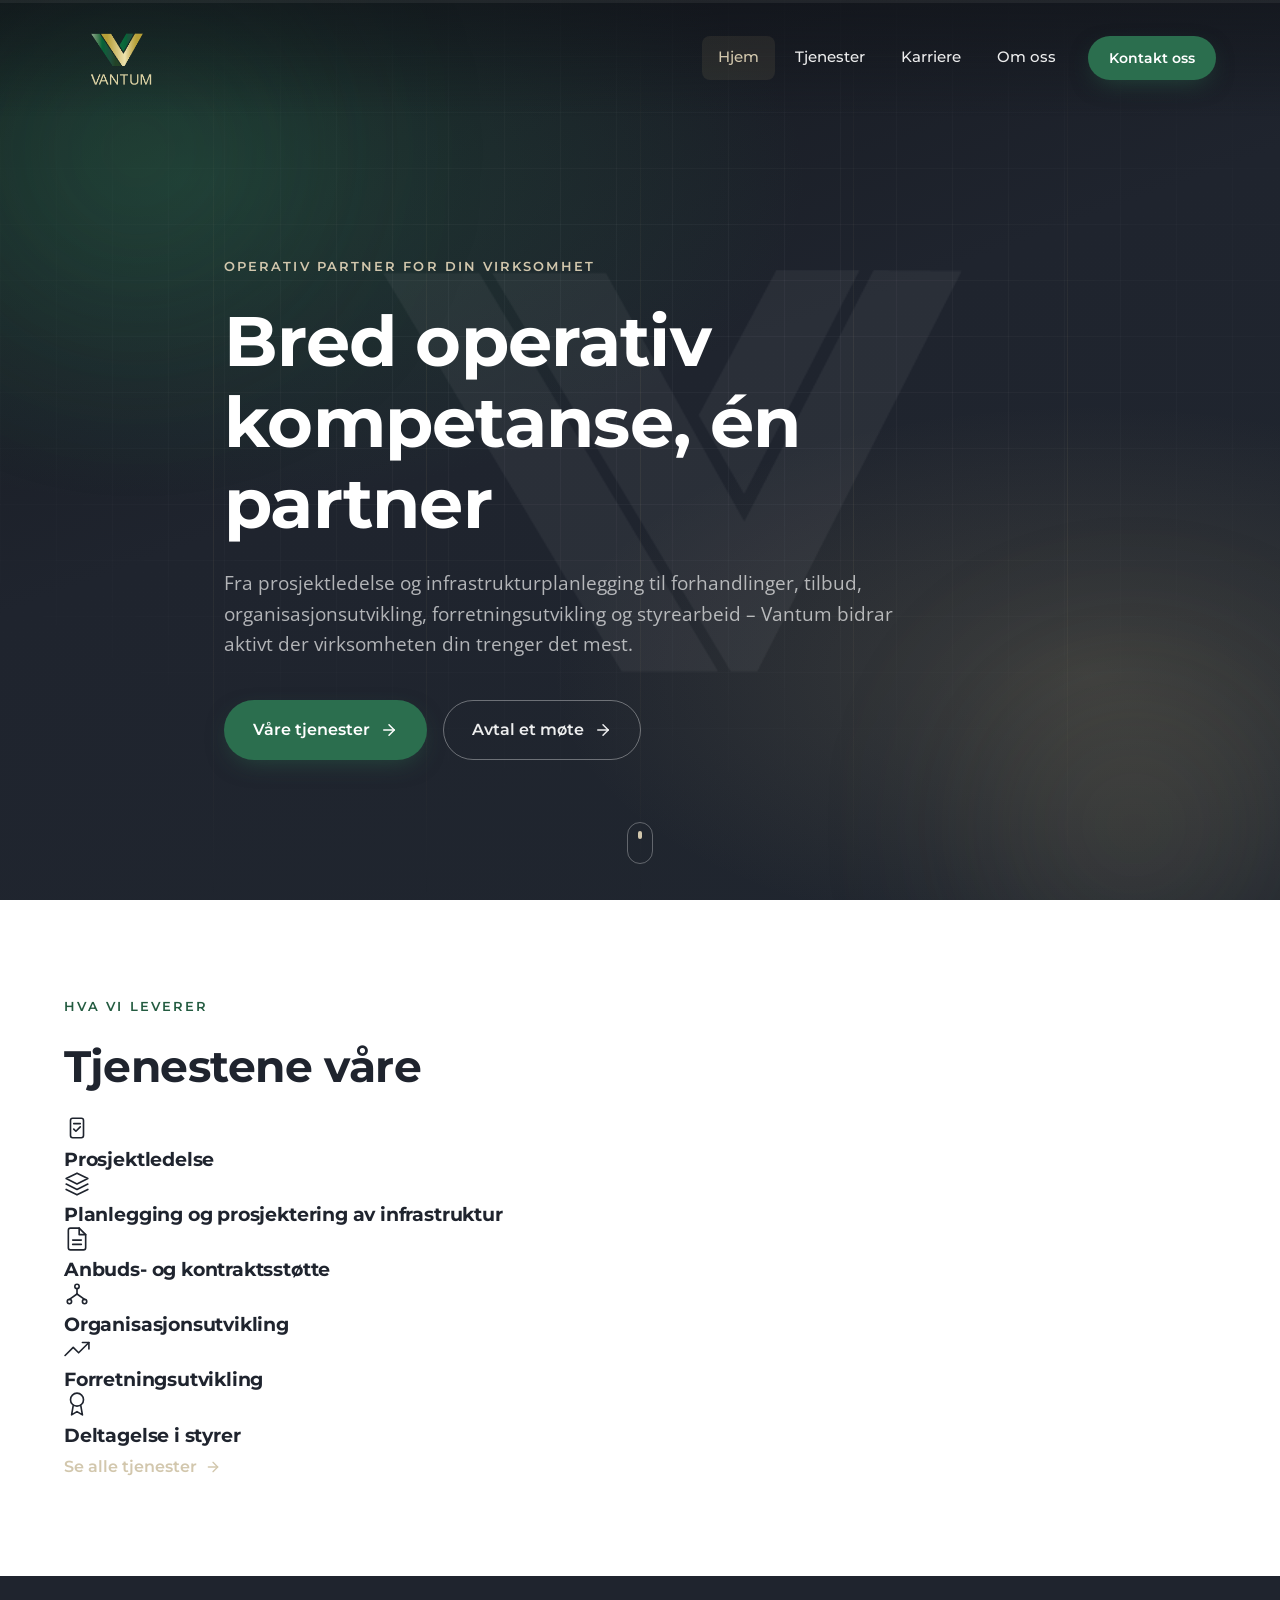
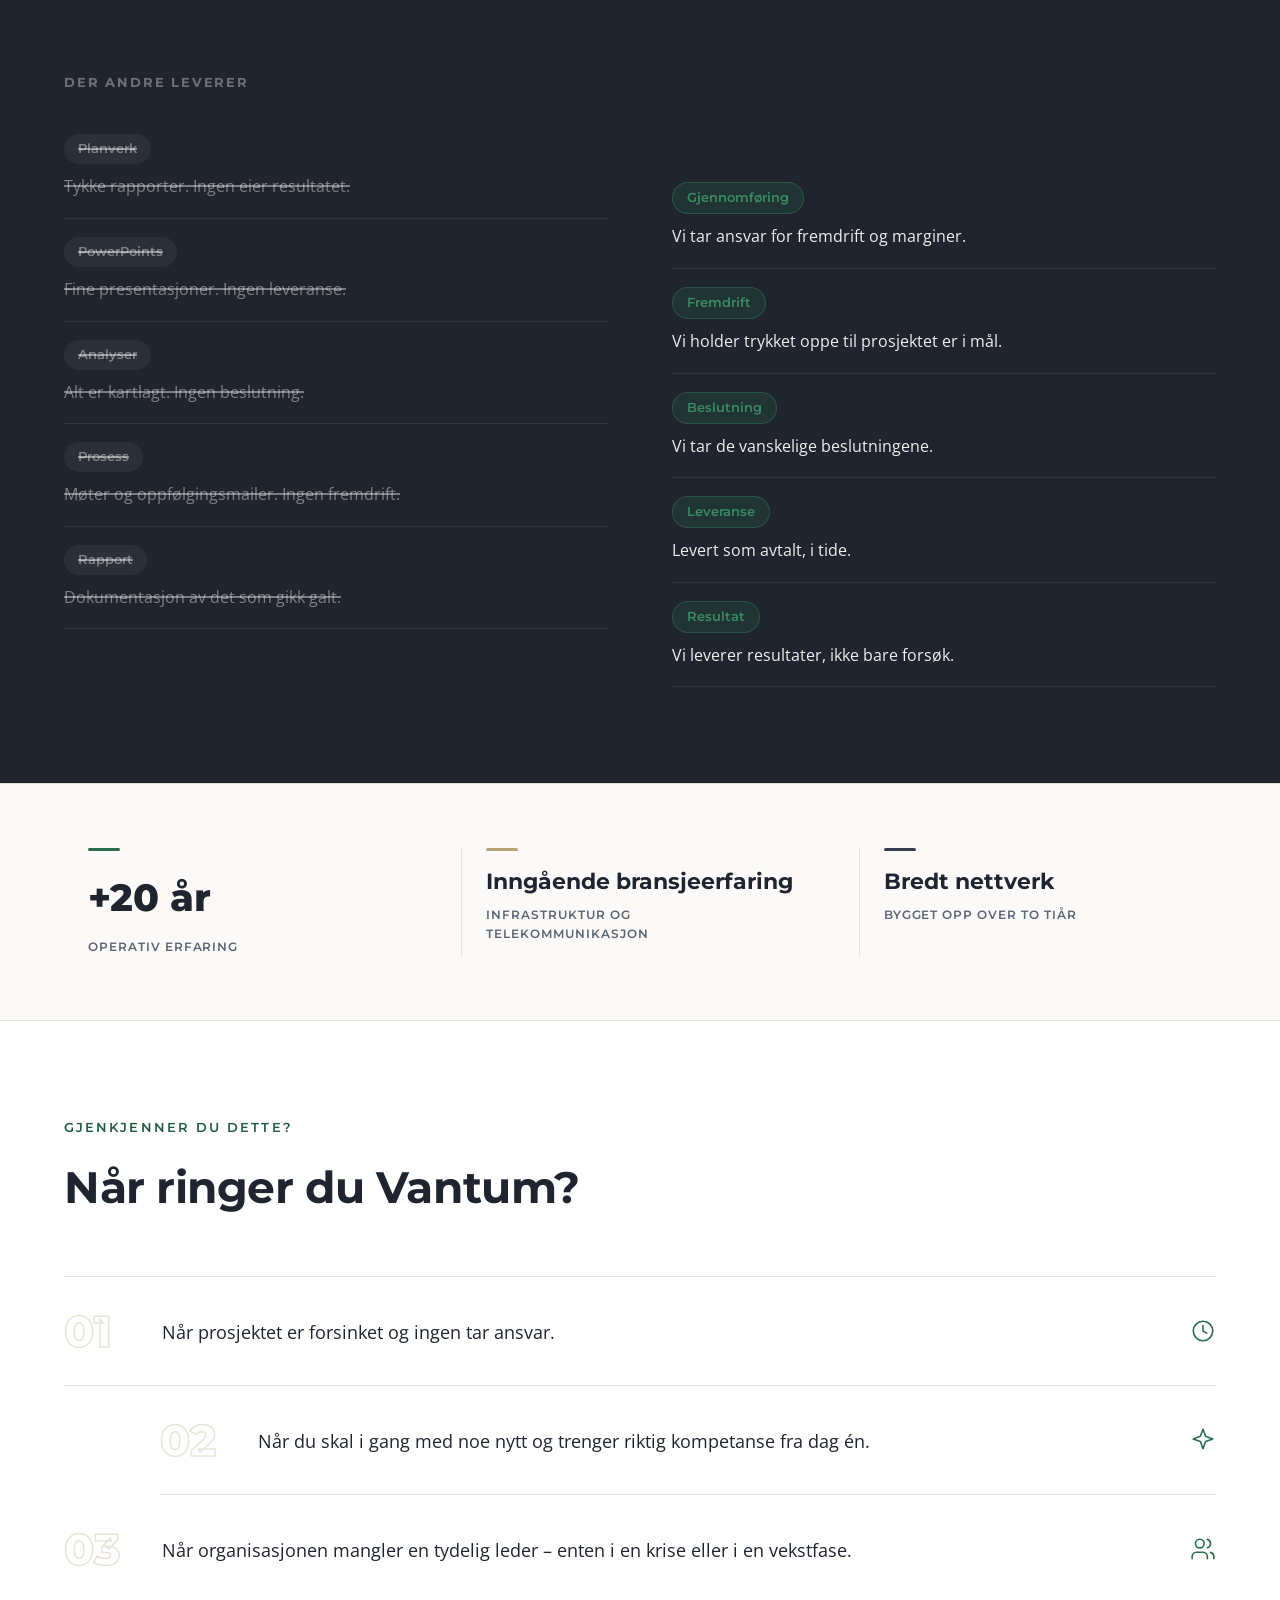
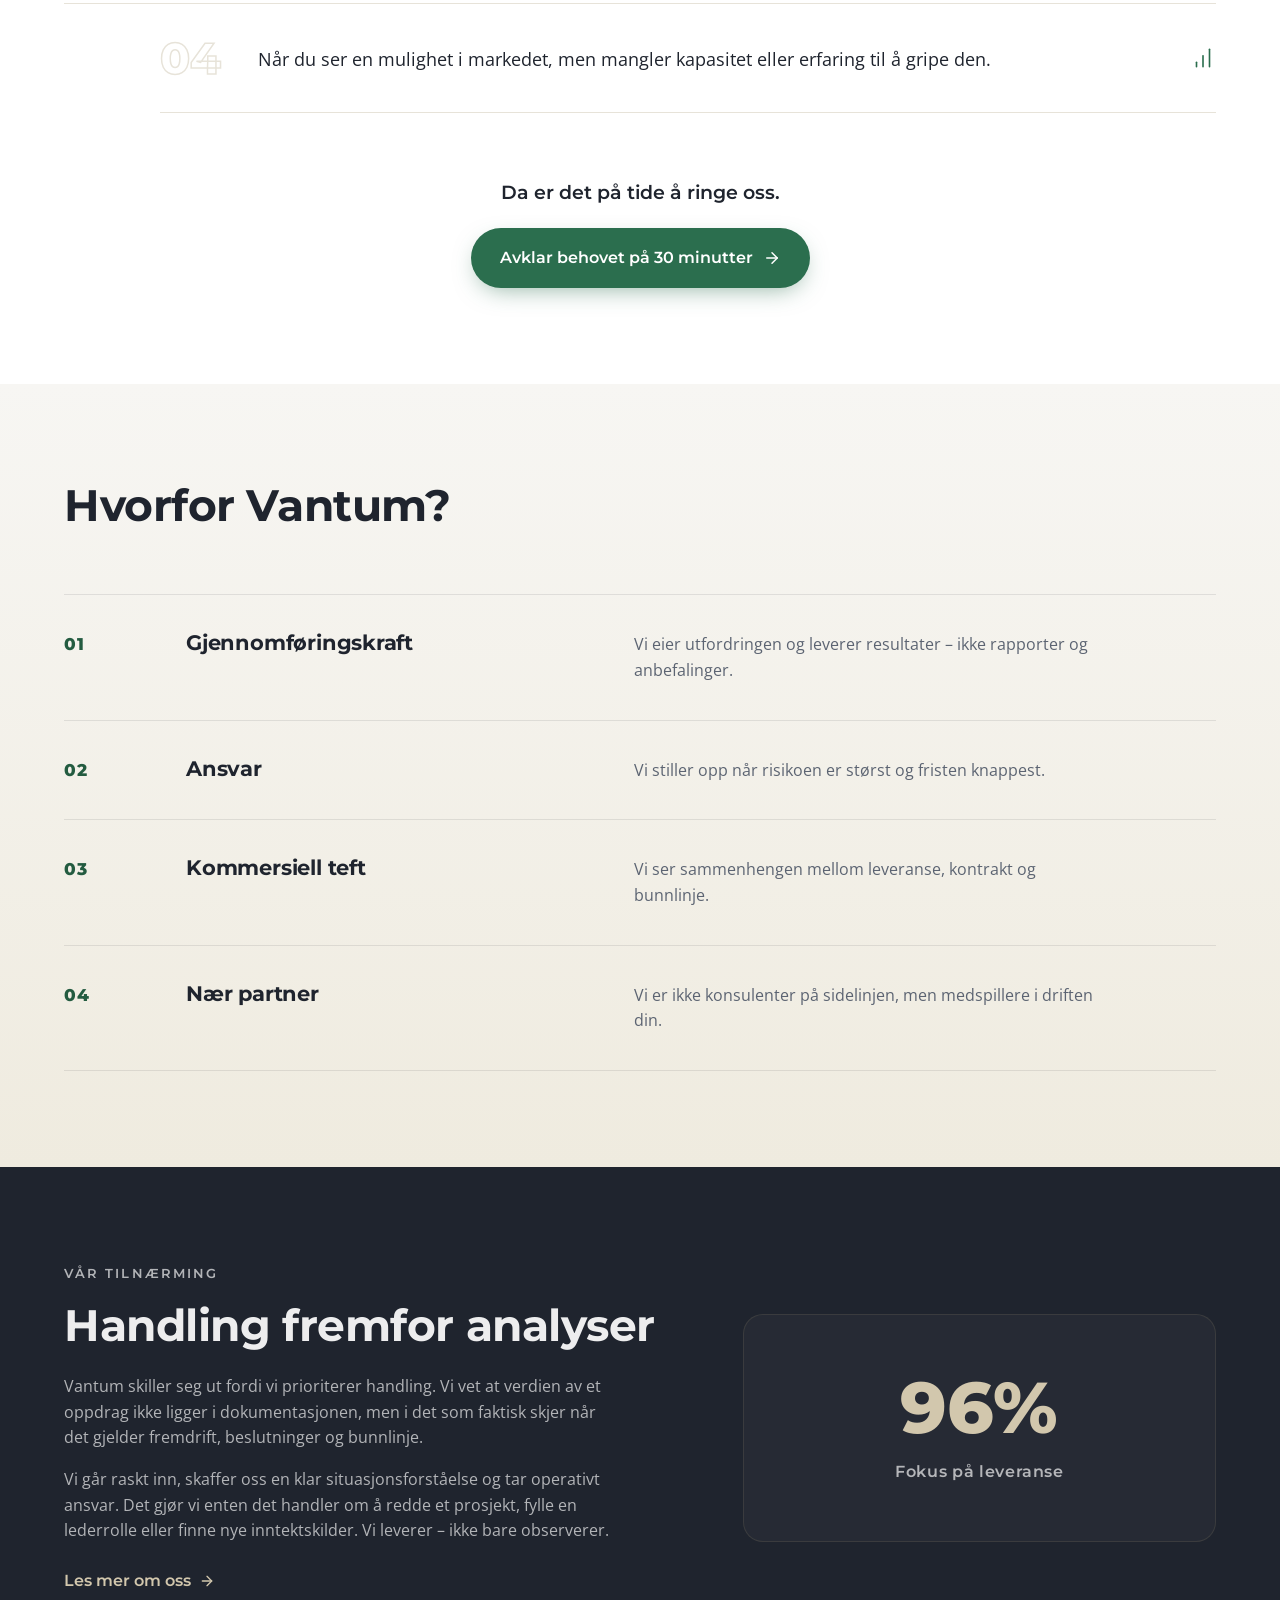
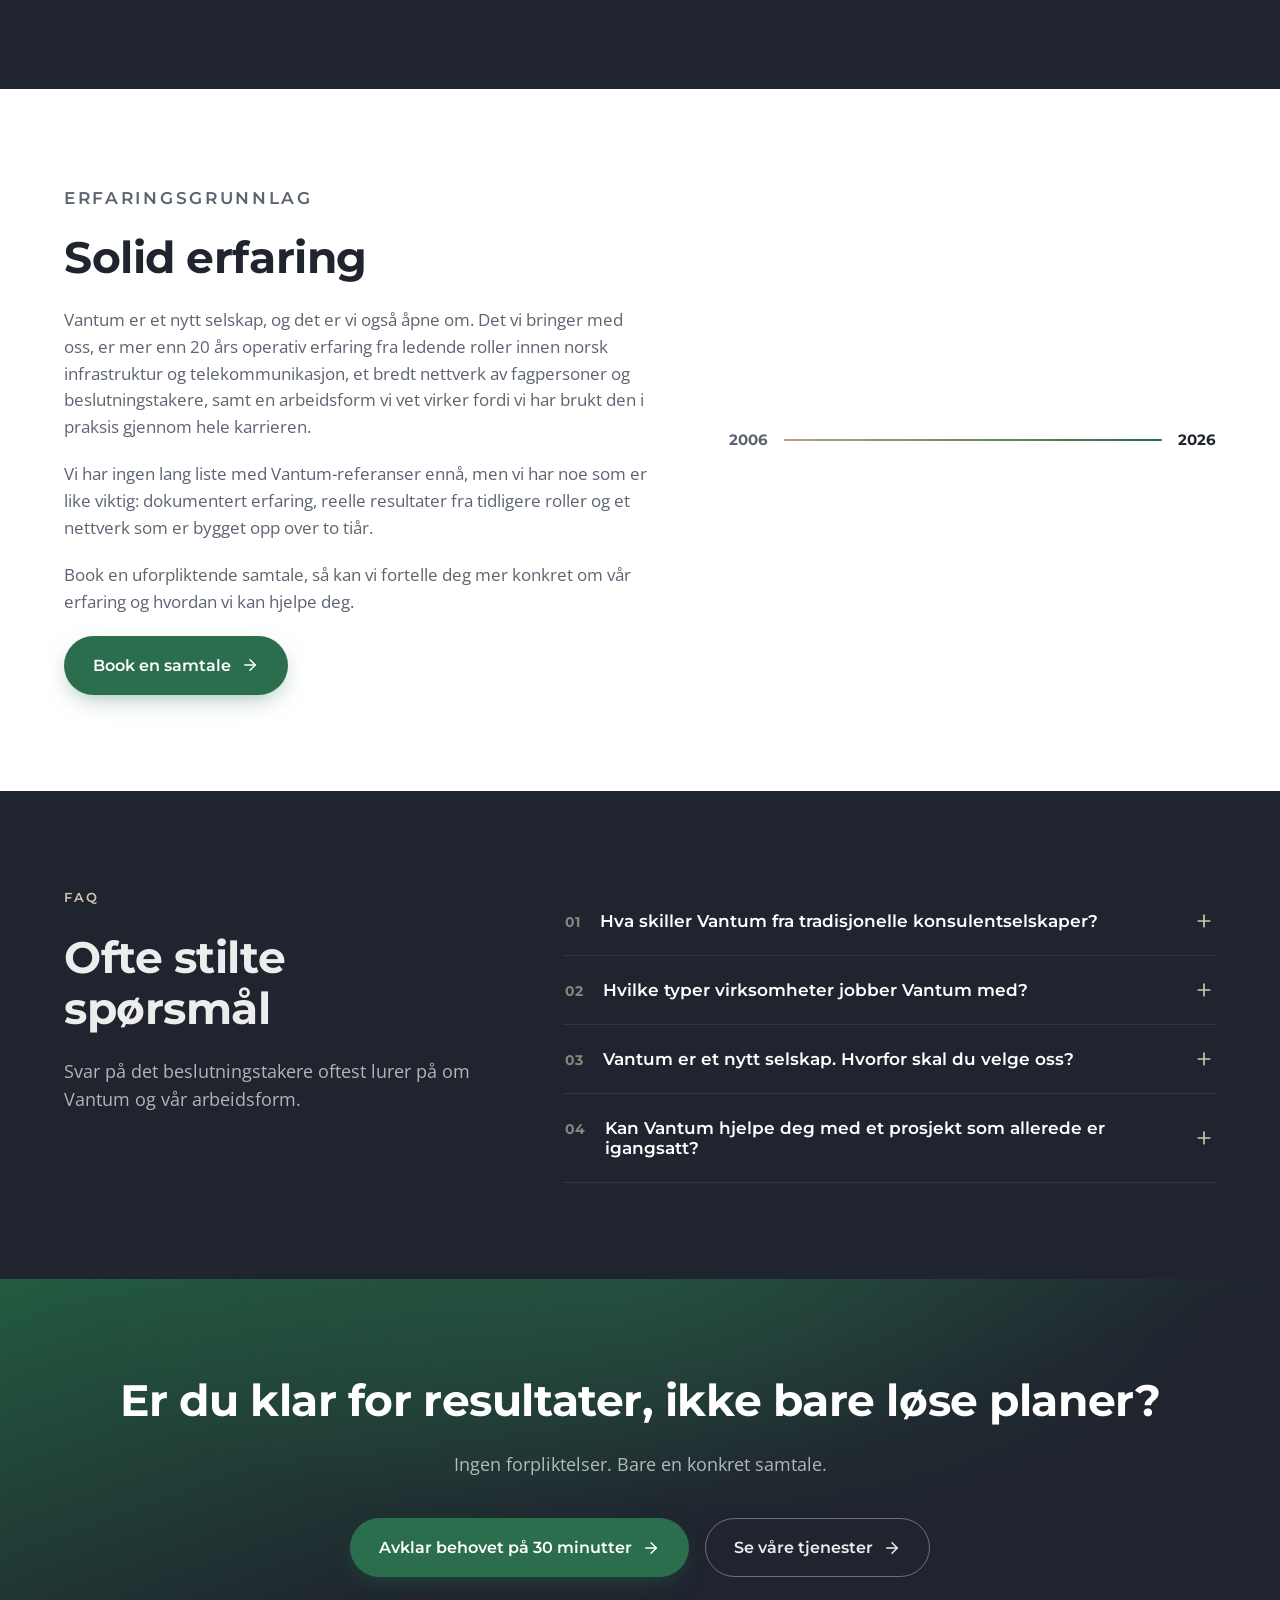
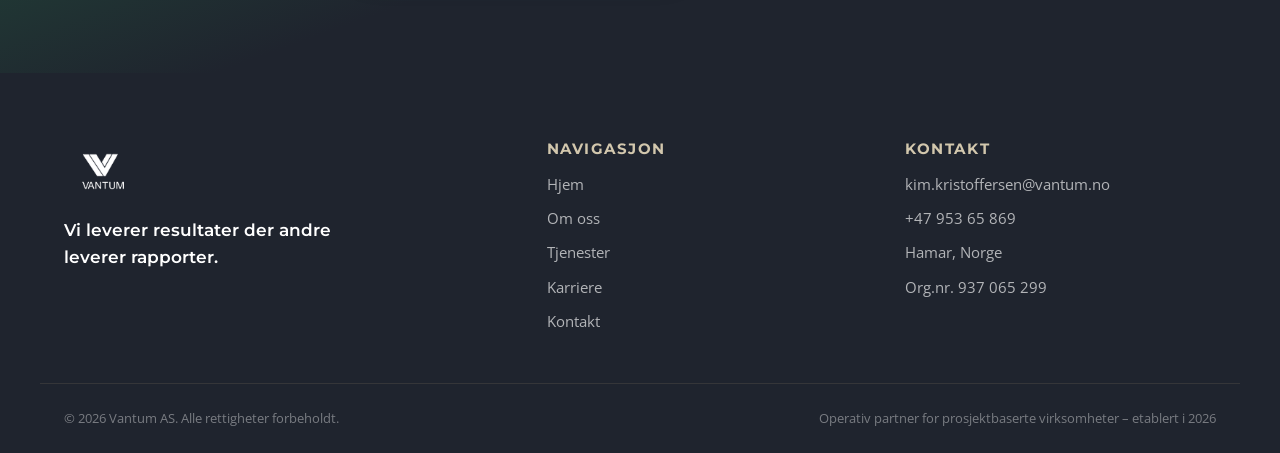
==== commit 58ce6b13: "Add files via upload" ====
--- a/index.html
+++ b/index.html
@@ -10,7 +10,7 @@
 <link rel="preconnect" href="https://fonts.googleapis.com">
 <link rel="preconnect" href="https://fonts.gstatic.com" crossorigin>
 <link href="https://fonts.googleapis.com/css2?family=Montserrat:wght@500;600;700;800&family=Open+Sans:wght@400;500;600;700&display=swap" rel="stylesheet">
-<link rel="stylesheet" href="css/style.css?v=12">
+<link rel="stylesheet" href="css/style.css?v=13">
 </head>
 <body>
 
@@ -61,23 +61,12 @@
     <img src="assets/logo/vantum-mark-white.png" alt="" aria-hidden="true" class="hero-mark">
 
     <div class="container hero-inner">
-      <p class="eyebrow reveal" data-reveal>VANTUM STILLER OPP PÅ KORT VARSEL</p>
+      <p class="eyebrow reveal" data-reveal>OPERATIV PARTNER FOR DIN VIRKSOMHET</p>
       <h1 class="hero-title reveal" data-reveal>
-        Vi er på plass når du trenger det.
+        Bred operativ kompetanse, én partner
       </h1>
       <div class="hero-subtitle reveal" data-reveal>
-        <p>
-          Vantum er din operative partner når du trenger hjelp med prosjekter,
-          prosjektering av infrastruktur, prosjektledelse, omorganisering,
-          rydding i organisasjonen eller i prosjekter, og interimledelse –
-          blant annet. Vi er også tilgjengelige for deltagelse i styrer og
-          organisasjoner.
-        </p>
-        <p>
-          Vi bistår også gründere og nyetablerte bedrifter som sparringspartner
-          og objektiv part når man merker at det stopper litt opp i mangel på
-          motivasjon eller når man helt enkelt trenger nye perspektiver.
-        </p>
+        <p>Fra prosjektledelse og infrastrukturplanlegging til forhandlinger, tilbud, organisasjonsutvikling, forretningsutvikling og styrearbeid – Vantum bidrar aktivt der virksomheten din trenger det mest.</p>
       </div>
       <div class="hero-actions reveal" data-reveal>
         <a href="tjenester.html" class="btn btn-primary btn-lg">
@@ -96,6 +85,45 @@
     </a>
   </section>
 
+  <section class="section section--light service-preview-section" id="tjenester-oversikt">
+    <div class="container">
+      <p class="eyebrow eyebrow--dark" data-reveal>HVA VI LEVERER</p>
+      <h2 data-reveal>Tjenestene våre</h2>
+
+      <div class="service-preview-grid" data-reveal-group>
+        <a href="tjenester.html" class="service-preview-item" data-reveal>
+          <svg class="service-preview-icon" width="26" height="26" viewBox="0 0 24 24" fill="none" stroke="currentColor" stroke-width="1.5" stroke-linecap="round" stroke-linejoin="round"><rect x="6" y="3" width="12" height="18" rx="2"></rect><line x1="9" y1="8" x2="15" y2="8"></line><polyline points="9 13 11 15 15 11"></polyline></svg>
+          <h3>Prosjektledelse</h3>
+        </a>
+        <a href="tjenester.html" class="service-preview-item" data-reveal>
+          <svg class="service-preview-icon" width="26" height="26" viewBox="0 0 24 24" fill="none" stroke="currentColor" stroke-width="1.5" stroke-linecap="round" stroke-linejoin="round"><polygon points="12 2 2 7 12 12 22 7 12 2"></polygon><polyline points="2 17 12 22 22 17"></polyline><polyline points="2 12 12 17 22 12"></polyline></svg>
+          <h3>Planlegging og prosjektering av infrastruktur</h3>
+        </a>
+        <a href="tjenester.html" class="service-preview-item" data-reveal>
+          <svg class="service-preview-icon" width="26" height="26" viewBox="0 0 24 24" fill="none" stroke="currentColor" stroke-width="1.5" stroke-linecap="round" stroke-linejoin="round"><path d="M14 2H6a2 2 0 0 0-2 2v16a2 2 0 0 0 2 2h12a2 2 0 0 0 2-2V8z"></path><polyline points="14 2 14 8 20 8"></polyline><line x1="8" y1="13" x2="16" y2="13"></line><line x1="8" y1="17" x2="16" y2="17"></line></svg>
+          <h3>Anbuds- og kontraktsstøtte</h3>
+        </a>
+        <a href="tjenester.html" class="service-preview-item" data-reveal>
+          <svg class="service-preview-icon" width="26" height="26" viewBox="0 0 24 24" fill="none" stroke="currentColor" stroke-width="1.5" stroke-linecap="round" stroke-linejoin="round"><circle cx="12" cy="5" r="2"></circle><circle cx="5" cy="19" r="2"></circle><circle cx="19" cy="19" r="2"></circle><line x1="12" y1="7" x2="12" y2="12"></line><line x1="12" y1="12" x2="5" y2="17"></line><line x1="12" y1="12" x2="19" y2="17"></line></svg>
+          <h3>Organisasjonsutvikling</h3>
+        </a>
+        <a href="tjenester.html" class="service-preview-item" data-reveal>
+          <svg class="service-preview-icon" width="26" height="26" viewBox="0 0 24 24" fill="none" stroke="currentColor" stroke-width="1.5" stroke-linecap="round" stroke-linejoin="round"><polyline points="23 6 13.5 15.5 8.5 10.5 1 18"></polyline><polyline points="17 6 23 6 23 12"></polyline></svg>
+          <h3>Forretningsutvikling</h3>
+        </a>
+        <a href="tjenester.html" class="service-preview-item" data-reveal>
+          <svg class="service-preview-icon" width="26" height="26" viewBox="0 0 24 24" fill="none" stroke="currentColor" stroke-width="1.5" stroke-linecap="round" stroke-linejoin="round"><circle cx="12" cy="8" r="6"></circle><path d="M15.5 13.5L17 22l-5-3-5 3 1.5-8.5"></path></svg>
+          <h3>Deltagelse i styrer</h3>
+        </a>
+      </div>
+
+      <a href="tjenester.html" class="text-link service-preview-link" data-reveal>
+        Se alle tjenester
+        <svg width="16" height="16" viewBox="0 0 24 24" fill="none" stroke="currentColor" stroke-width="2" stroke-linecap="round" stroke-linejoin="round"><line x1="5" y1="12" x2="19" y2="12"></line><polyline points="12 5 19 12 12 19"></polyline></svg>
+      </a>
+    </div>
+  </section>
+
   <section class="section section--dark compare-section" id="sammenligning">
     <div class="container">
       <div class="compare-grid">
@@ -104,23 +132,23 @@
 
           <div class="compare-row" data-reveal>
             <span class="compare-tag compare-tag--bad">Planverk</span>
-            <p>Tykke rapporter. Lange prosesser. Grundige analyser. Men hvem tar ansvar for resultatet?</p>
+            <p>Tykke rapporter. Ingen eier resultatet.</p>
           </div>
           <div class="compare-row" data-reveal>
             <span class="compare-tag compare-tag--bad">PowerPoints</span>
-            <p>Fine presentasjoner. Gode intensjoner. Men ingen som faktisk eier leveransen.</p>
+            <p>Fine presentasjoner. Ingen leveranse.</p>
           </div>
           <div class="compare-row" data-reveal>
             <span class="compare-tag compare-tag--bad">Analyser</span>
-            <p>Alle data er på bordet. Alle er enige om hva som er problemet, men ingen tar beslutningen.</p>
+            <p>Alt er kartlagt. Ingen beslutning.</p>
           </div>
           <div class="compare-row" data-reveal>
             <span class="compare-tag compare-tag--bad">Prosess</span>
-            <p>Møter. Agendaer. Oppfølgingsmailer. Men leveransen lar vente på seg.</p>
+            <p>Møter og oppfølgingsmailer. Ingen fremdrift.</p>
           </div>
           <div class="compare-row" data-reveal>
             <span class="compare-tag compare-tag--bad">Rapport</span>
-            <p>En grundig dokumentasjon av det som gikk galt.</p>
+            <p>Dokumentasjon av det som gikk galt.</p>
           </div>
         </div>
 
@@ -129,23 +157,23 @@
 
           <div class="compare-row" data-reveal>
             <span class="compare-tag compare-tag--good">Gjennomføring</span>
-            <p>Vi tar ansvar for fremdrift og marginer. Ingen unnskyldninger – bare gjennomføring.</p>
+            <p>Vi tar ansvar for fremdrift og marginer.</p>
           </div>
           <div class="compare-row" data-reveal>
             <span class="compare-tag compare-tag--good">Fremdrift</span>
-            <p>Vi får ting til å skje og holder trykket oppe til prosjektet er i mål.</p>
+            <p>Vi holder trykket oppe til prosjektet er i mål.</p>
           </div>
           <div class="compare-row" data-reveal>
             <span class="compare-tag compare-tag--good">Beslutning</span>
-            <p>Vi tar de vanskelige beslutningene og står ved dem.</p>
+            <p>Vi tar de vanskelige beslutningene.</p>
           </div>
           <div class="compare-row" data-reveal>
             <span class="compare-tag compare-tag--good">Leveranse</span>
-            <p>Vi leverer det som er avtalt innenfor avtalt tid og avtalte rammer.</p>
+            <p>Levert som avtalt, i tide.</p>
           </div>
           <div class="compare-row" data-reveal>
             <span class="compare-tag compare-tag--good">Resultat</span>
-            <p>Vi jobber for at du skal se resultater – vi dokumenterer ikke bare at vi prøvde.</p>
+            <p>Vi leverer resultater, ikke bare forsøk.</p>
           </div>
         </div>
       </div>
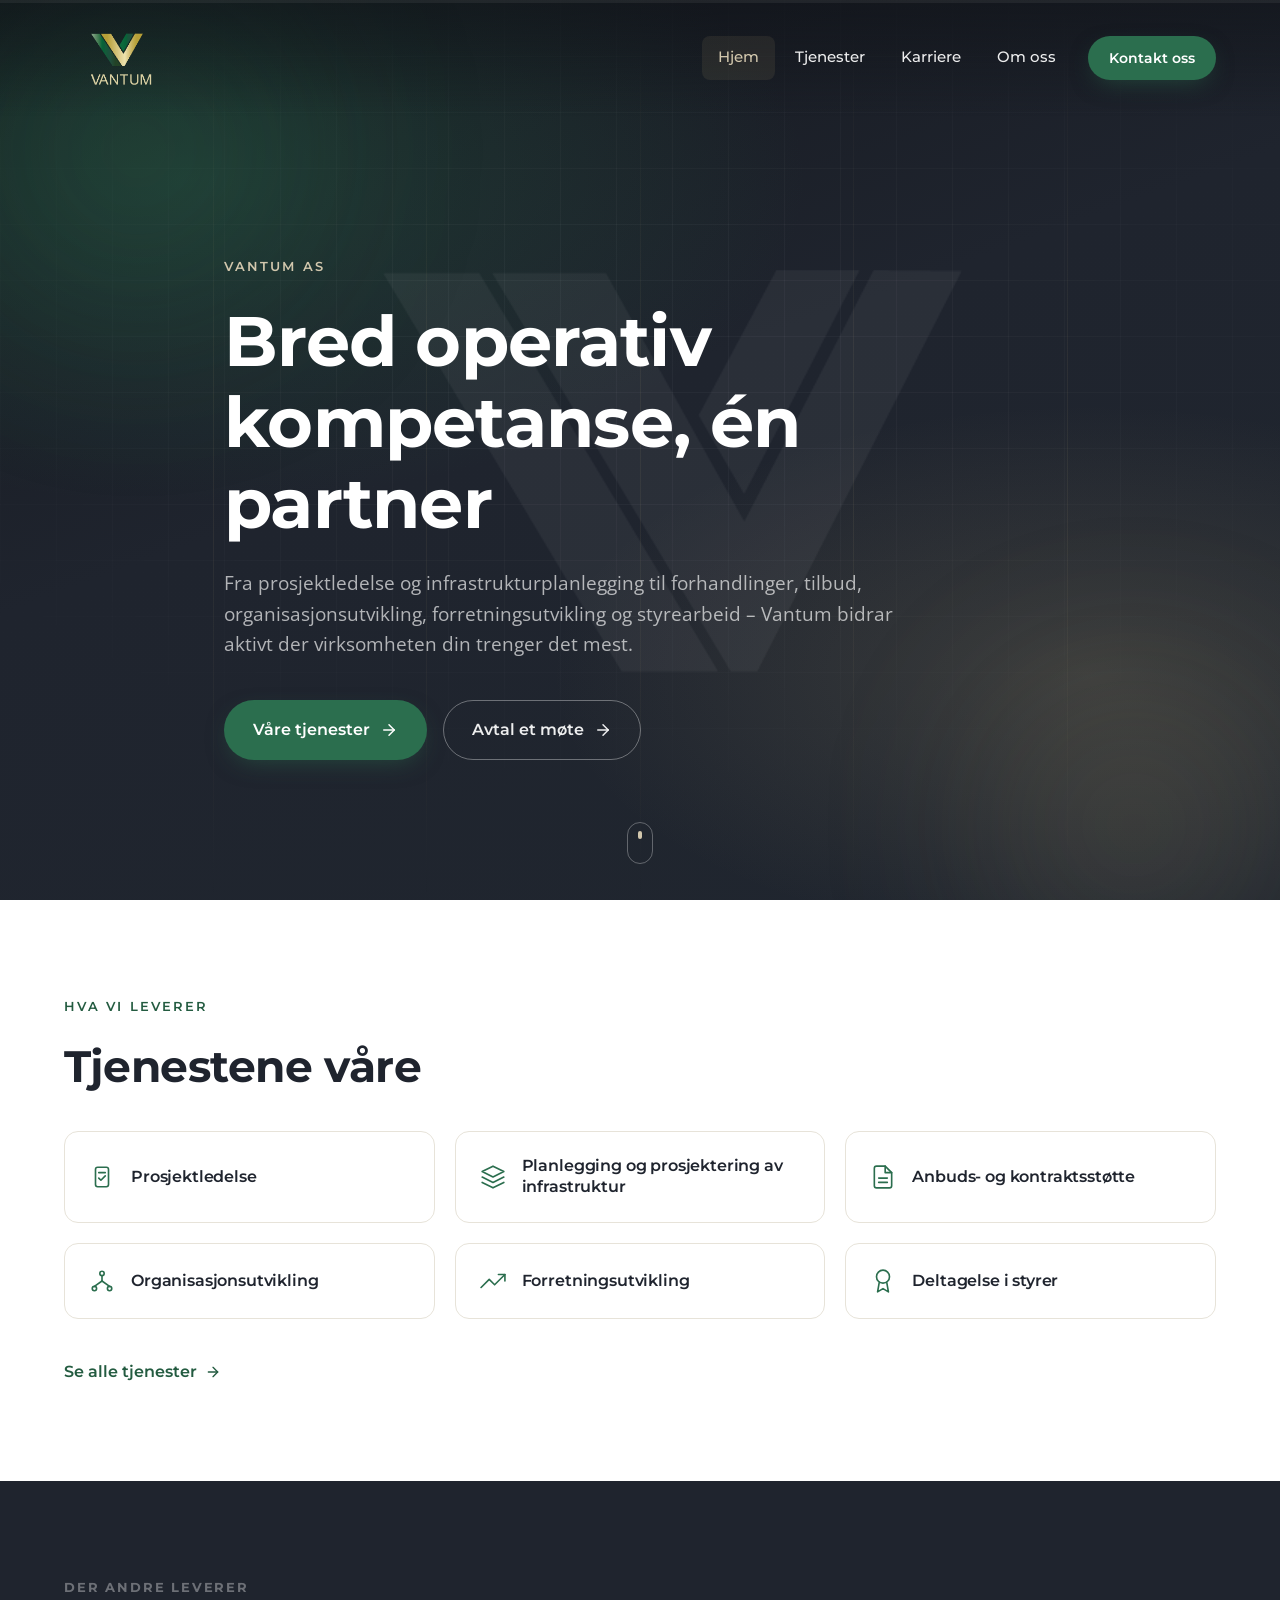
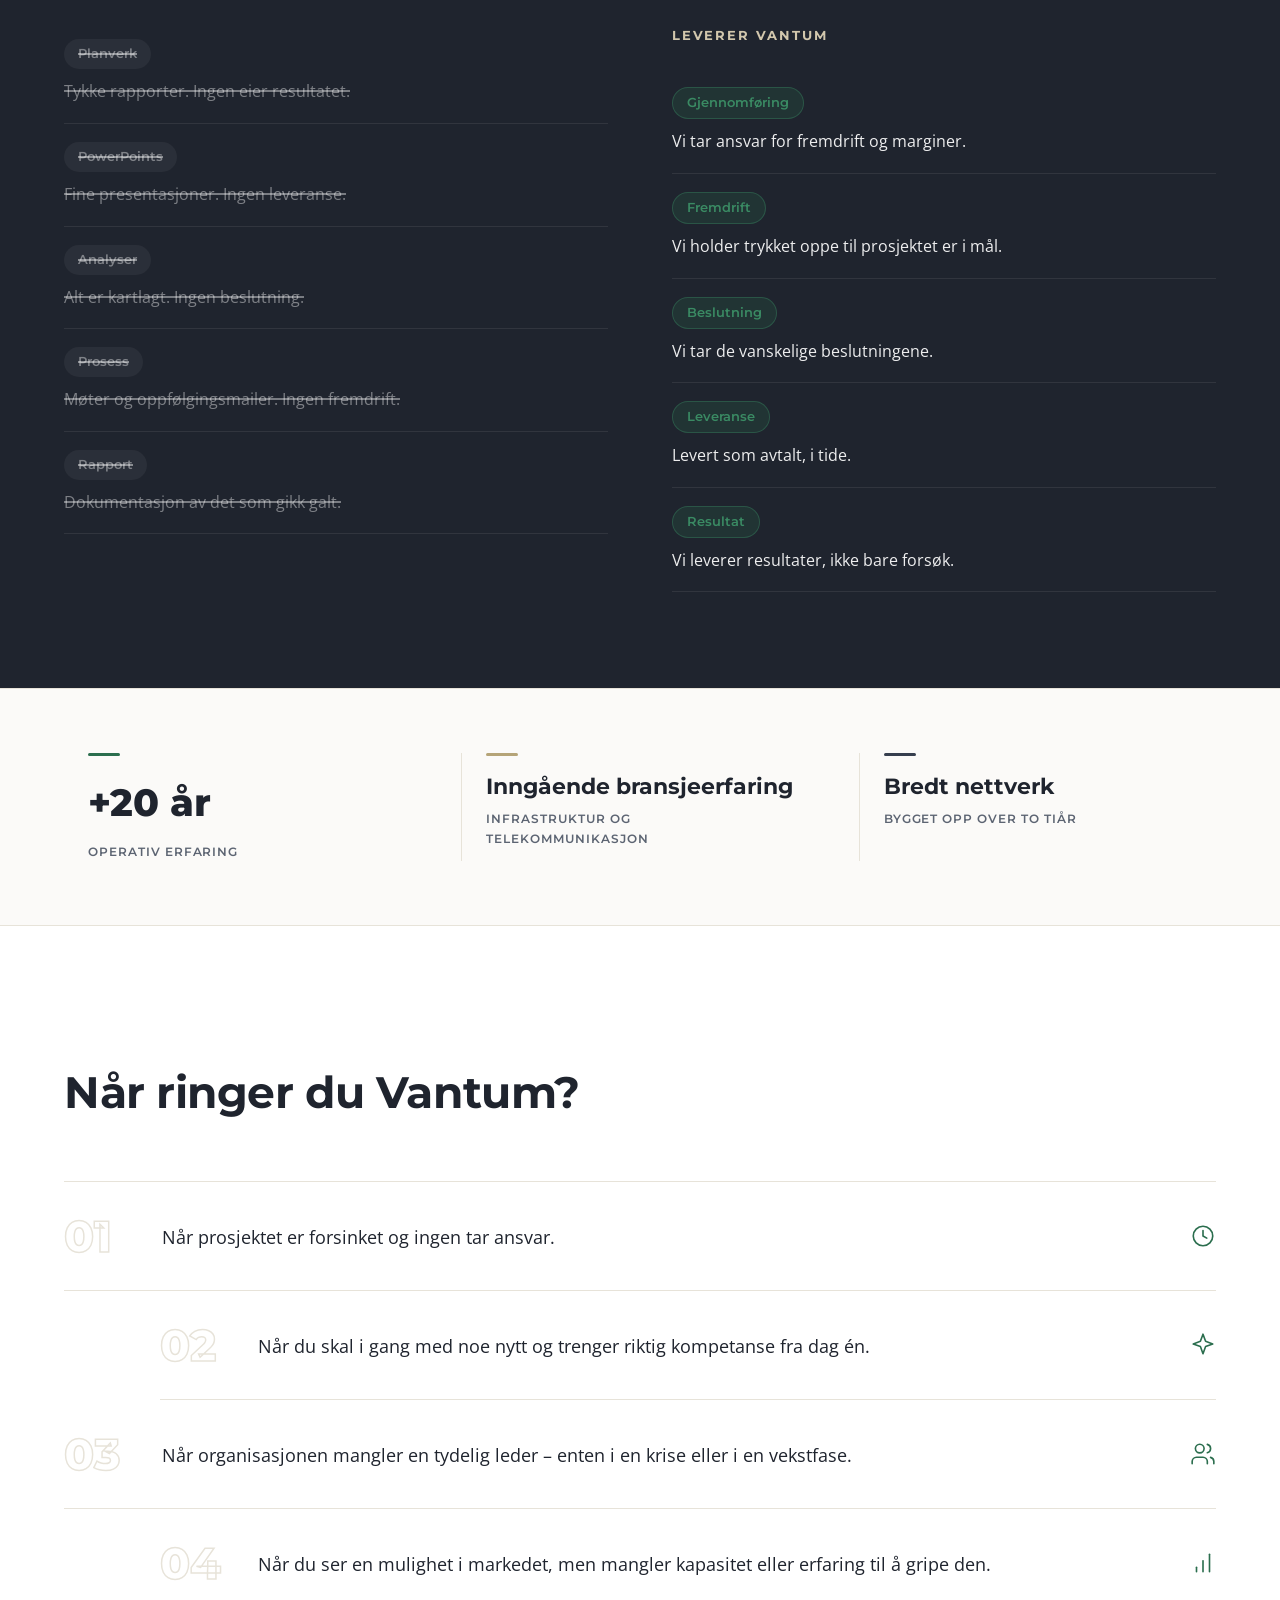
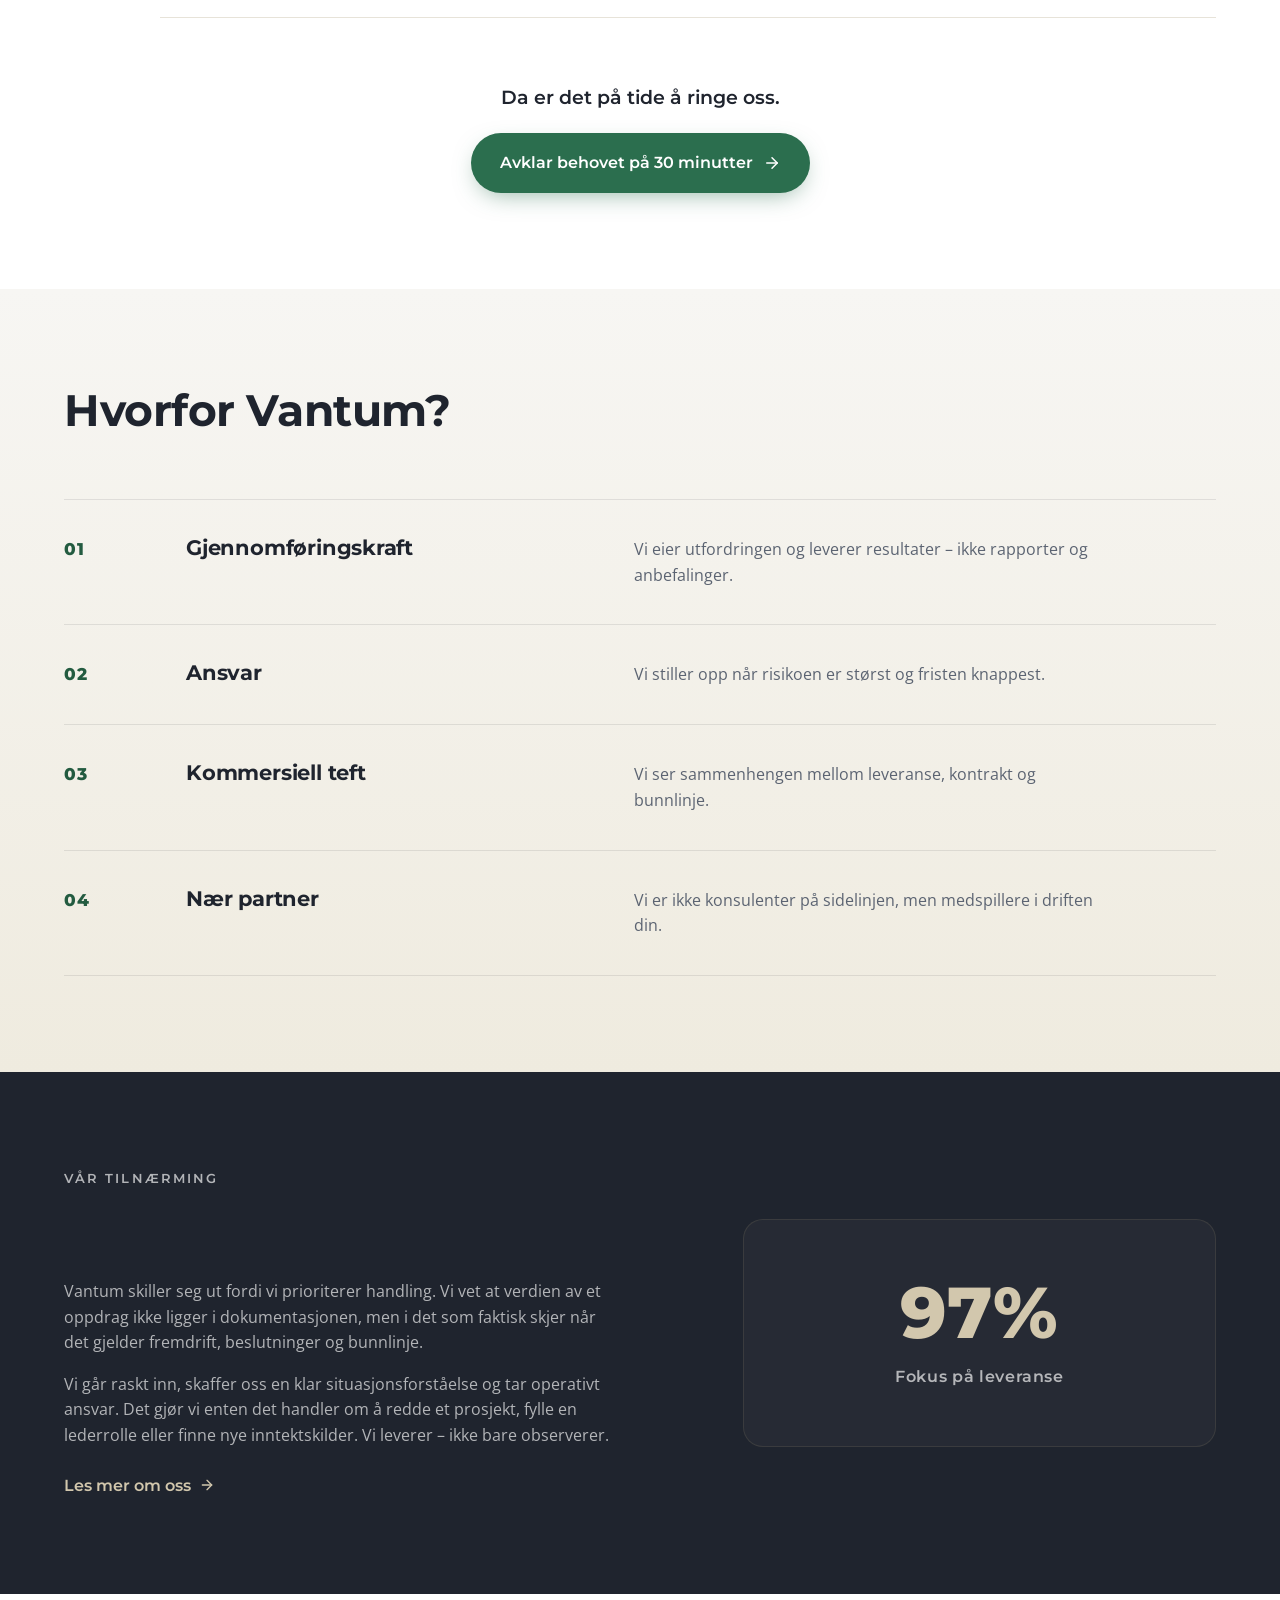
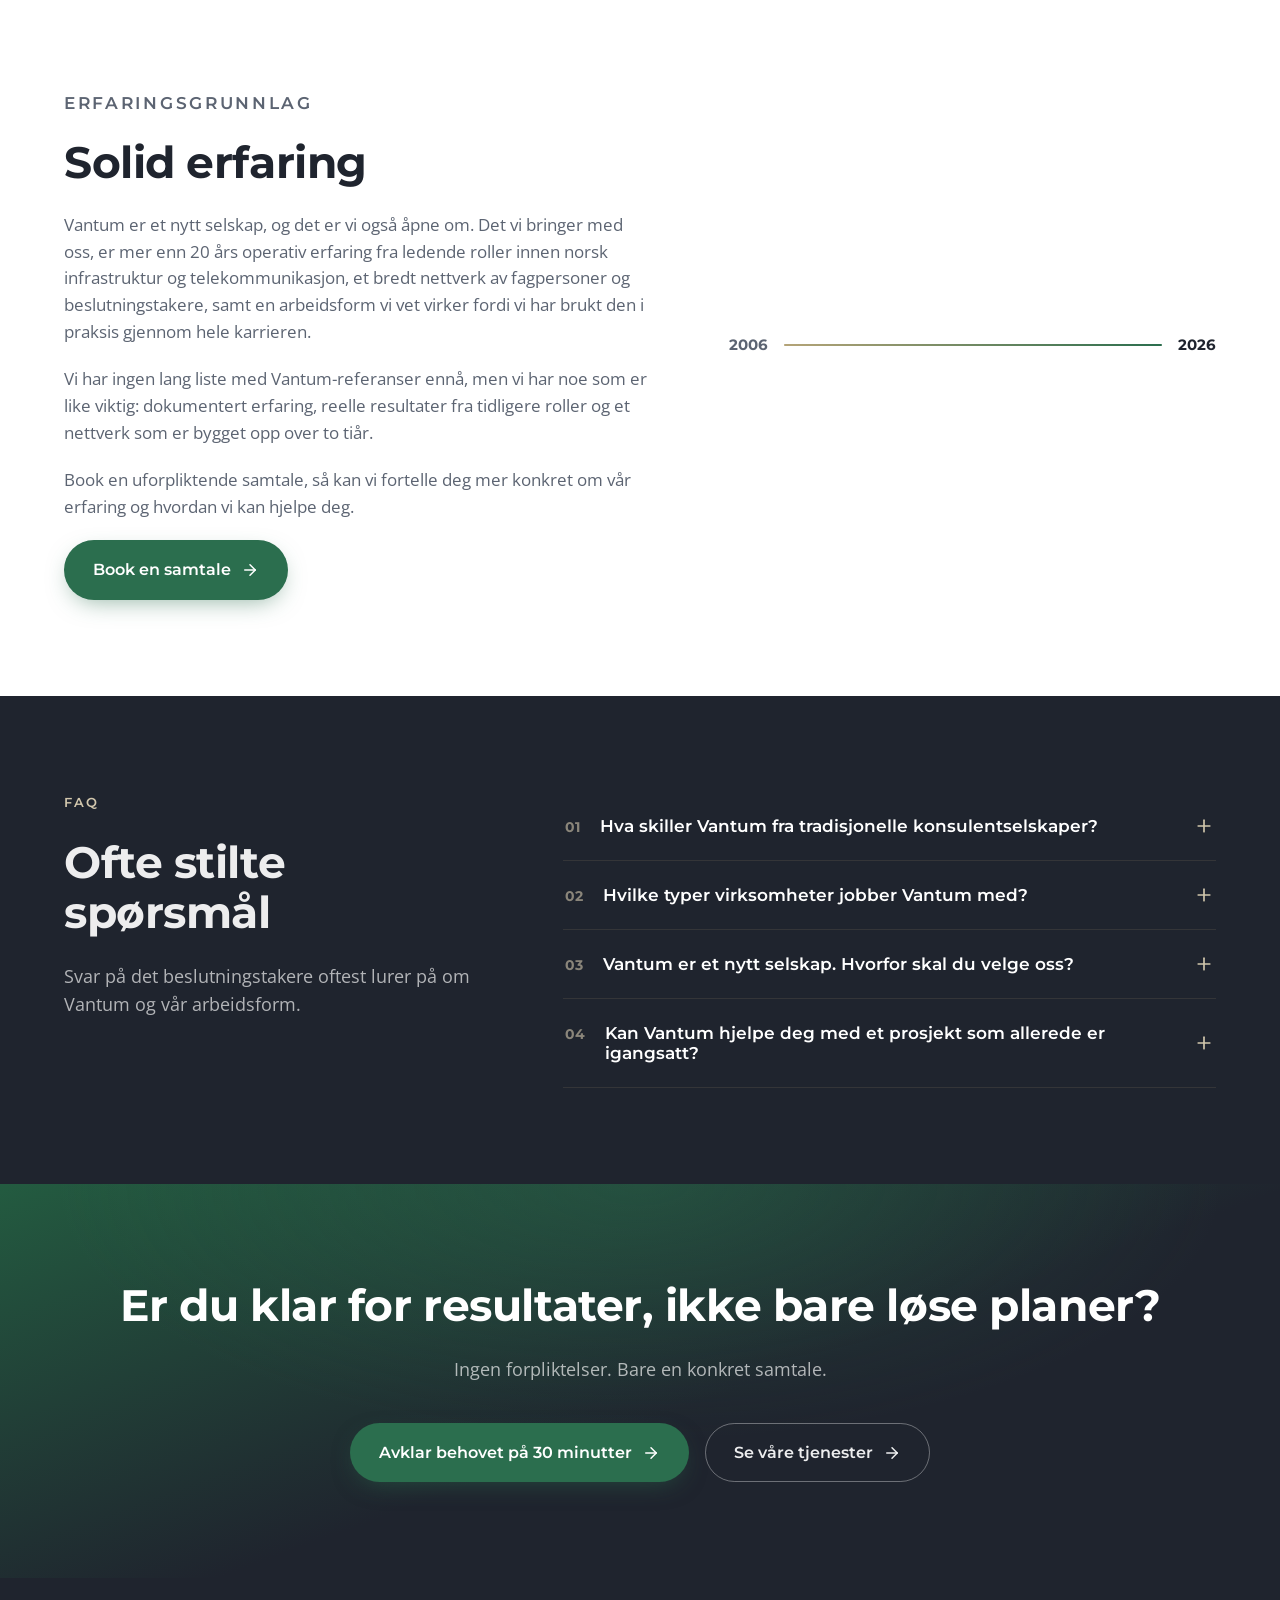
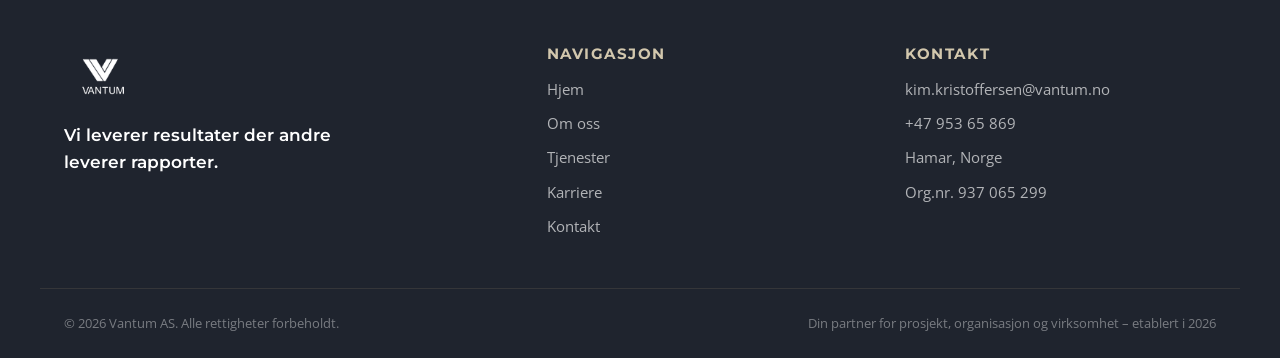
==== commit 771b845c: "Add files via upload" ====
--- a/index.html
+++ b/index.html
@@ -3,7 +3,7 @@
 <head>
 <meta charset="UTF-8">
 <meta name="viewport" content="width=device-width, initial-scale=1.0">
-<title>Vantum AS – Operativ partner for bygg, anlegg og telekom</title>
+<title>Vantum AS – Din partner for prosjekt, organisasjon og virksomhet</title>
 <meta name="description" content="Vantum er din operative partner når du trenger hjelp med prosjekter, økonomistyring eller utfordringer i organisasjonen. Vi leverer resultater – ikke bare analyser.">
 <link rel="icon" type="image/png" sizes="32x32" href="assets/logo/favicon-32.png">
 <link rel="icon" type="image/png" sizes="64x64" href="assets/logo/favicon-64.png">
@@ -61,7 +61,7 @@
     <img src="assets/logo/vantum-mark-white.png" alt="" aria-hidden="true" class="hero-mark">
 
     <div class="container hero-inner">
-      <p class="eyebrow reveal" data-reveal>OPERATIV PARTNER FOR DIN VIRKSOMHET</p>
+      <p class="eyebrow reveal" data-reveal>VANTUM AS</p>
       <h1 class="hero-title reveal" data-reveal>
         Bred operativ kompetanse, én partner
       </h1>
@@ -408,7 +408,7 @@
 
   <div class="container footer-bottom">
     <p>© 2026 Vantum AS. Alle rettigheter forbeholdt.</p>
-    <p>Operativ partner for prosjektbaserte virksomheter – etablert i 2026</p>
+    <p>Din partner for prosjekt, organisasjon og virksomhet – etablert i 2026</p>
   </div>
 </footer>
 
--- a/css/style.css
+++ b/css/style.css
@@ -462,6 +462,41 @@
 .text-link:hover{ gap: 12px; }
 
 /* ============================================
+   Service preview grid (homepage)
+   ============================================ */
+.service-preview-grid{
+  display: grid;
+  grid-template-columns: repeat(3, 1fr);
+  gap: 20px;
+  margin-top: var(--space-lg);
+}
+.service-preview-item{
+  display: flex;
+  align-items: center;
+  gap: 16px;
+  padding: 24px;
+  border: 1px solid var(--color-border-light);
+  border-radius: 14px;
+  background: var(--color-white);
+  transition: transform var(--dur-fast) var(--ease-out),
+              border-color var(--dur-fast) var(--ease-out),
+              box-shadow var(--dur-fast) var(--ease-out);
+}
+.service-preview-item:hover{
+  transform: translateY(-3px);
+  border-color: var(--color-green);
+  box-shadow: 0 12px 30px -16px rgba(31,36,46,0.18);
+}
+.service-preview-icon{ color: var(--color-green); flex-shrink: 0; }
+.service-preview-item h3{
+  font-size: 1rem;
+  font-weight: 600;
+  color: var(--text-on-light);
+  line-height: 1.3;
+}
+.service-preview-link{ margin-top: var(--space-lg); color: var(--color-green-dark); }
+
+/* ============================================
    Comparison section
    ============================================ */
 .compare-grid{
@@ -1169,6 +1204,7 @@
    Responsive — tablet / mobile
    ============================================ */
 @media (max-width: 900px){
+  .service-preview-grid{ grid-template-columns: repeat(2, 1fr); }
   .compare-grid{ grid-template-columns: 1fr; gap: var(--space-xl); }
   .compare-col--good{ margin-top: 0; }
   .scenario-row--shift{ margin-left: 0; }
@@ -1193,6 +1229,7 @@
   .contact-grid{ grid-template-columns: 1fr; gap: var(--space-lg); }
 }
 @media (max-width: 560px){
+  .service-preview-grid{ grid-template-columns: 1fr; }
   .stats-grid{ grid-template-columns: 1fr; gap: var(--space-md); }
   .stat-item + .stat-item{ border-left: none; border-top: 1px solid var(--color-border-light); padding-top: var(--space-md); }
   .scenario-row{ flex-wrap: wrap; }
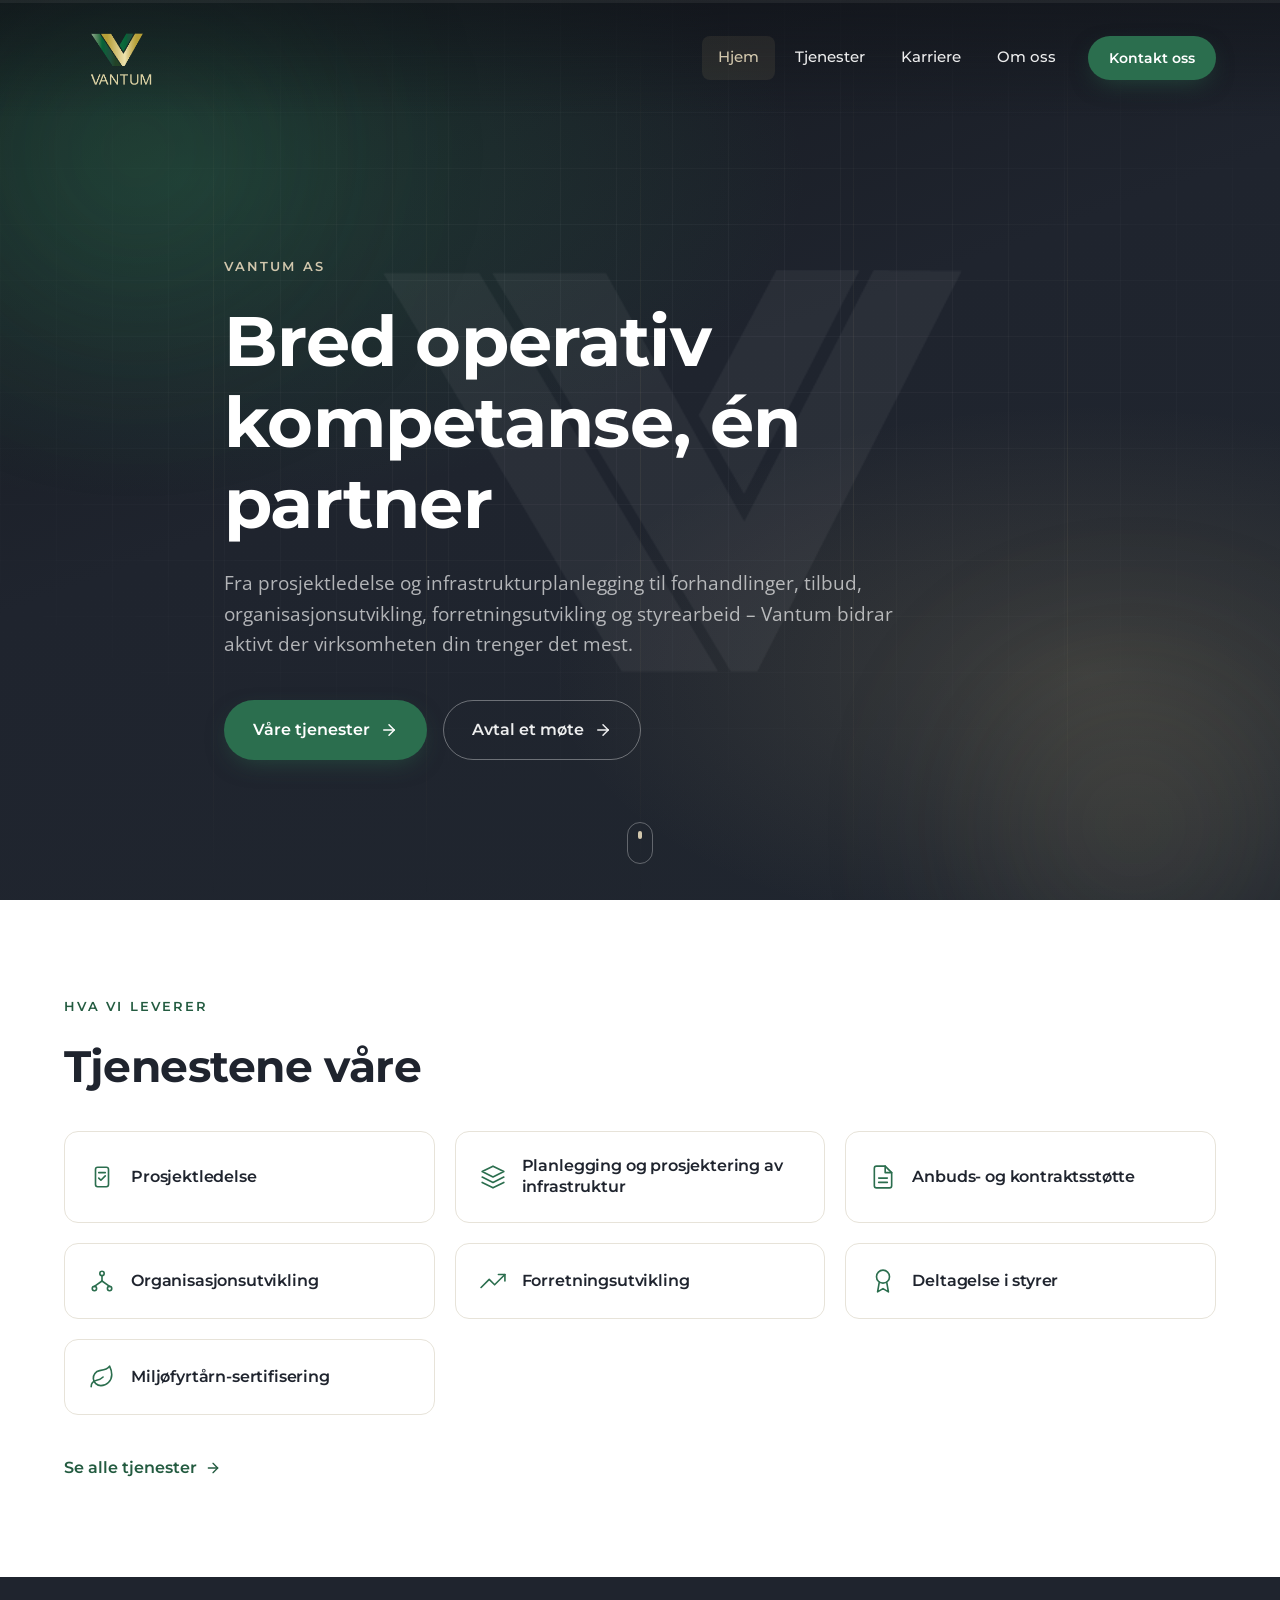
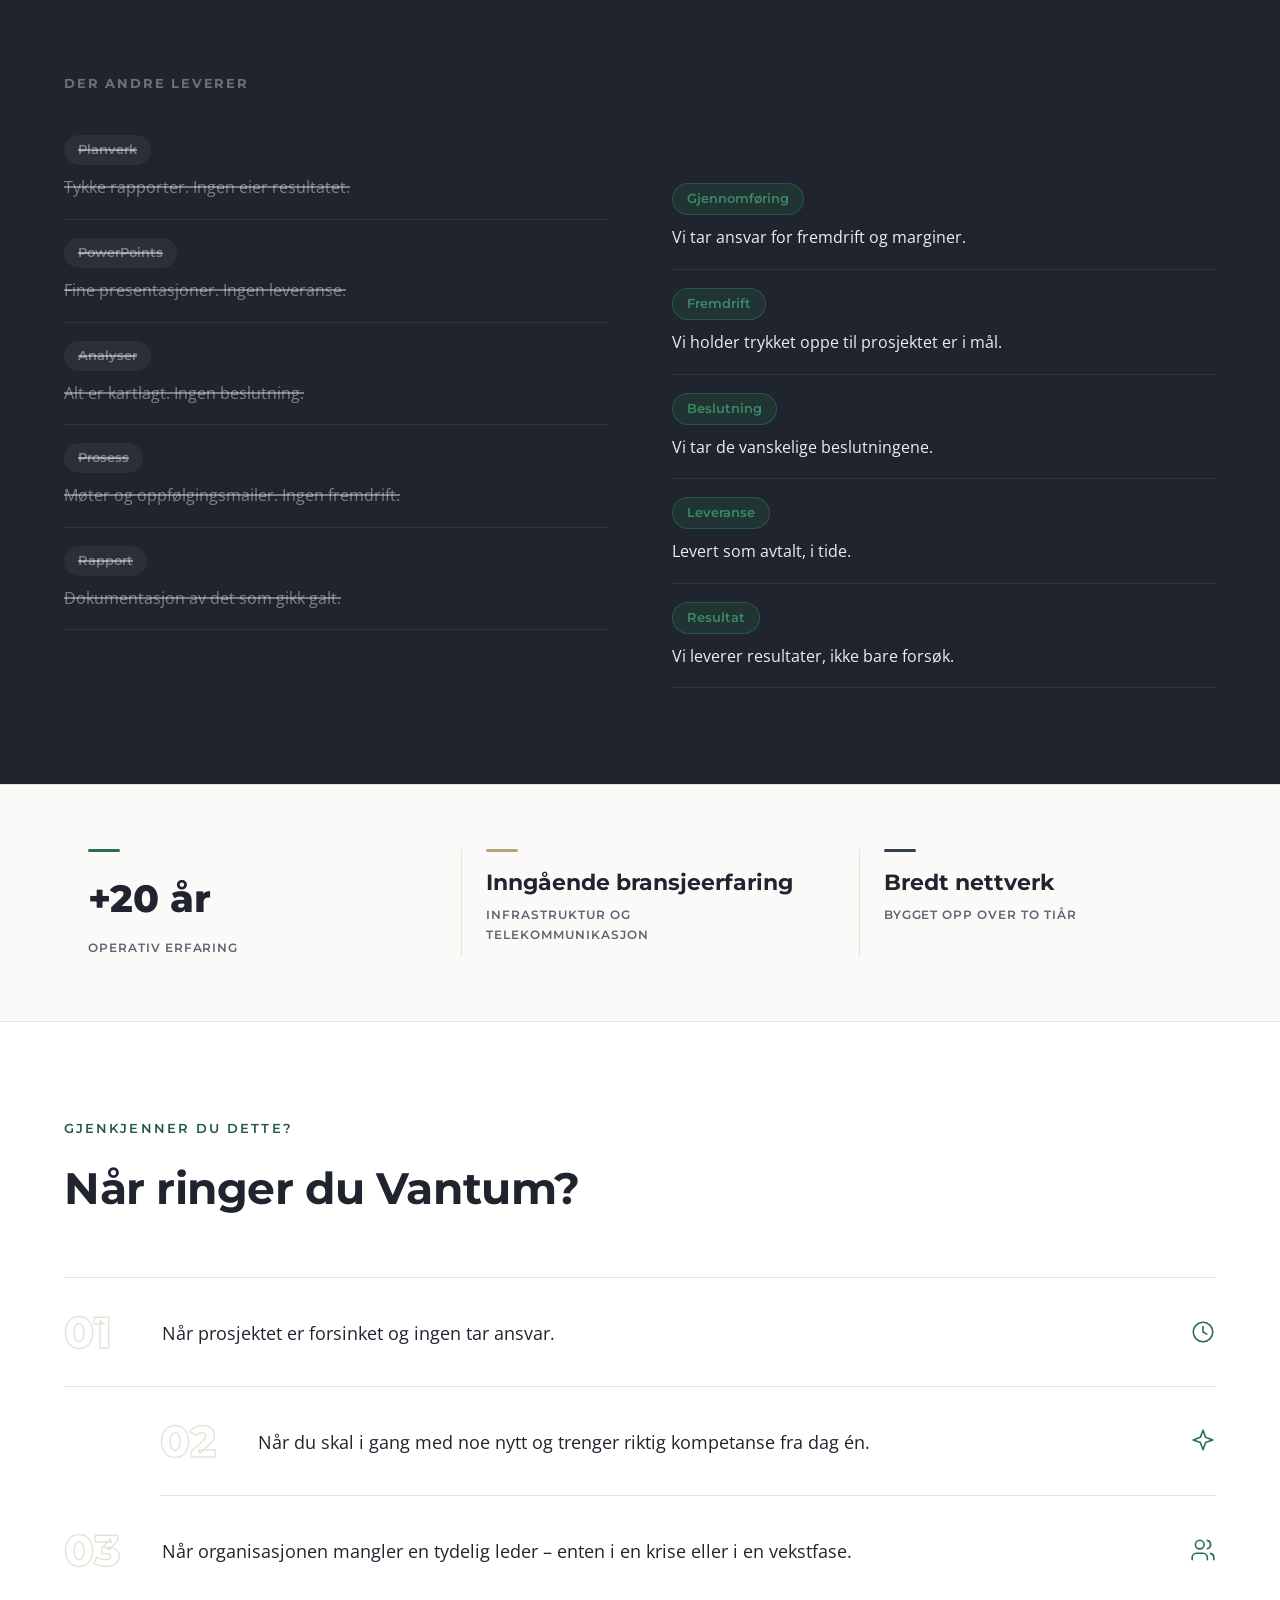
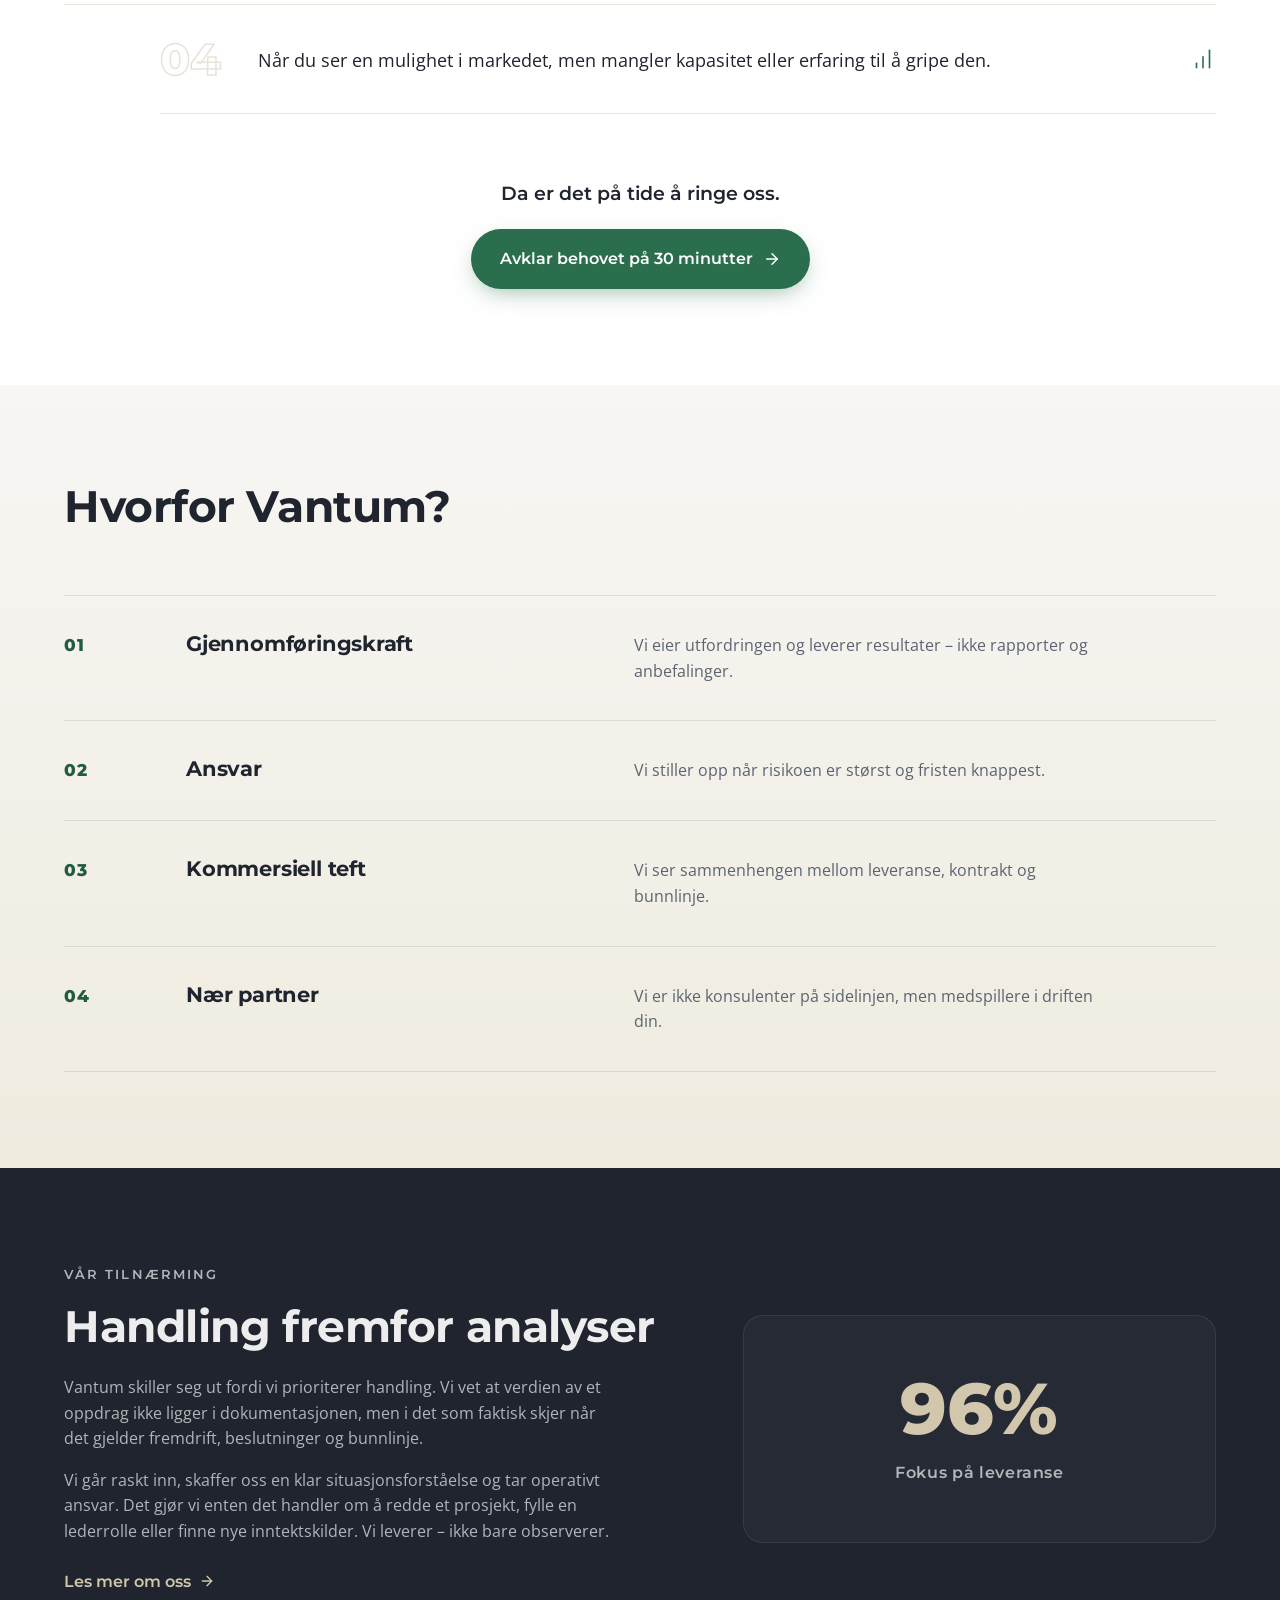
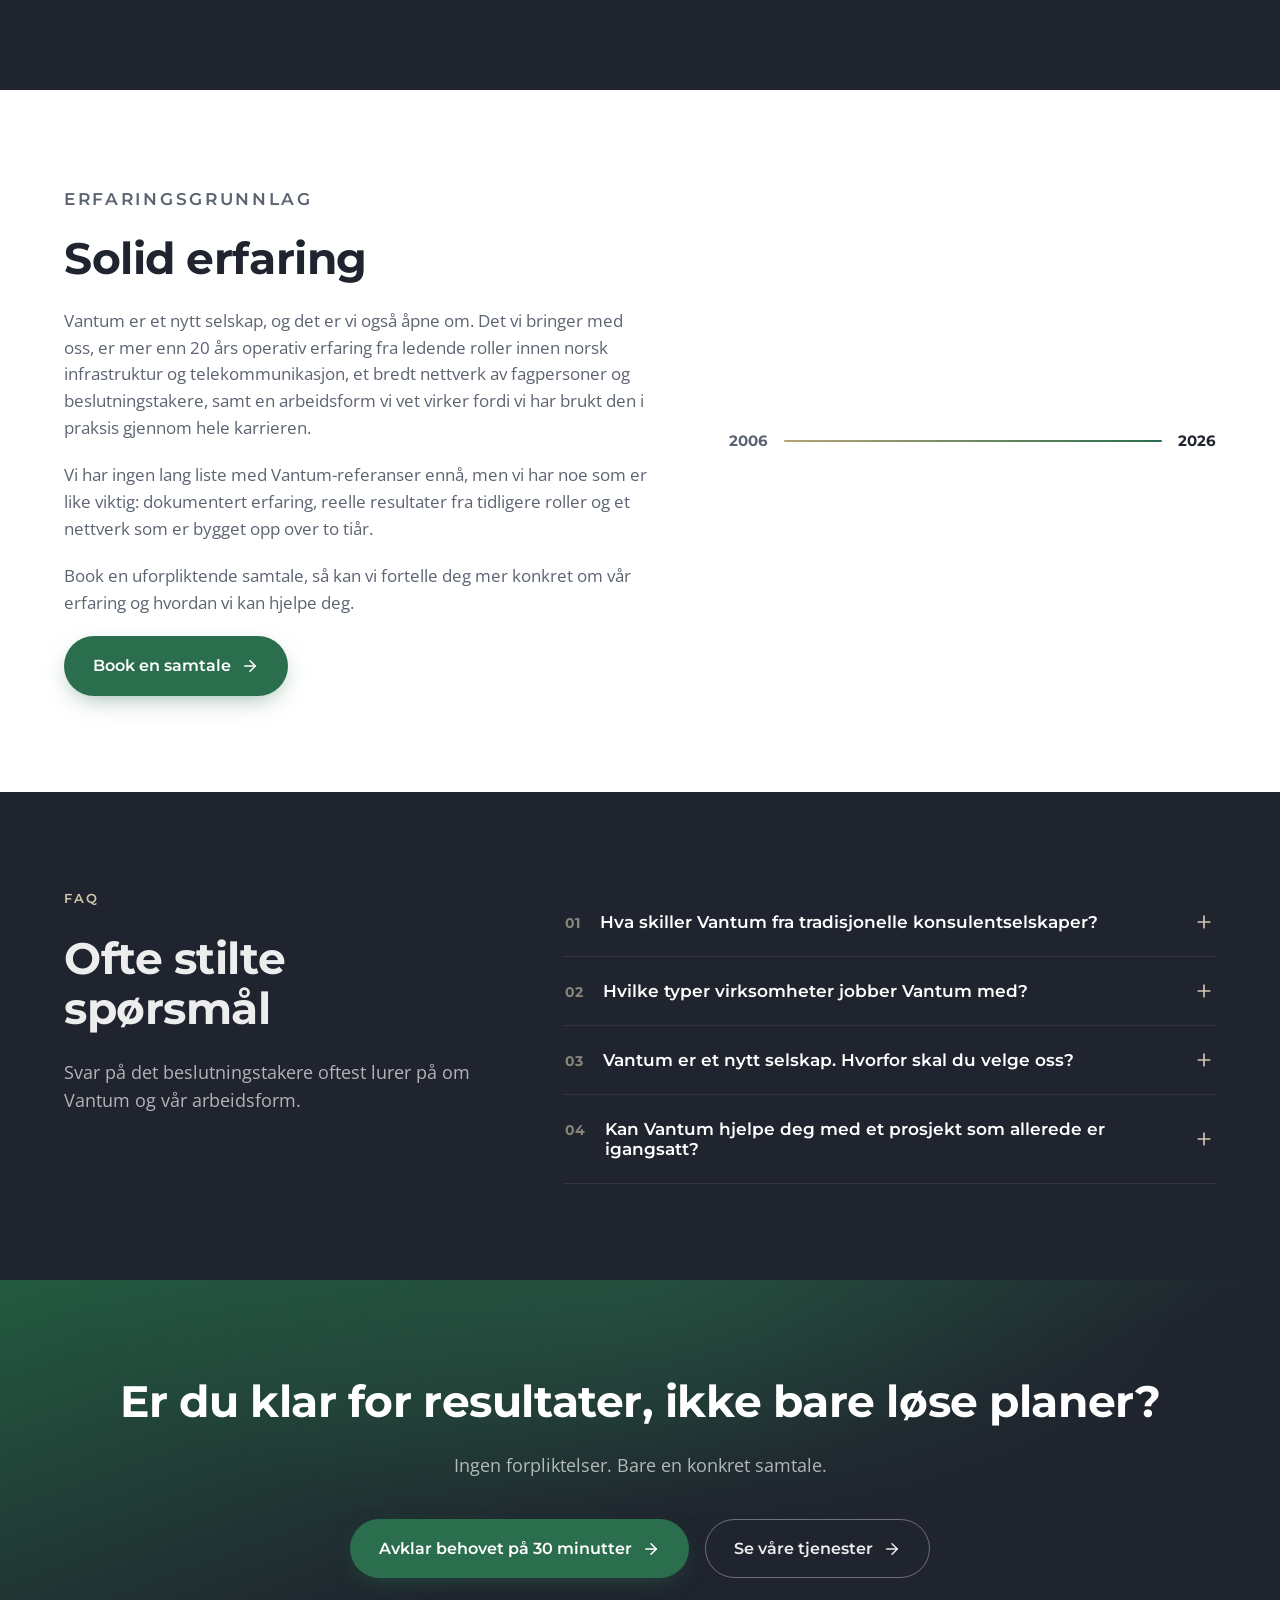
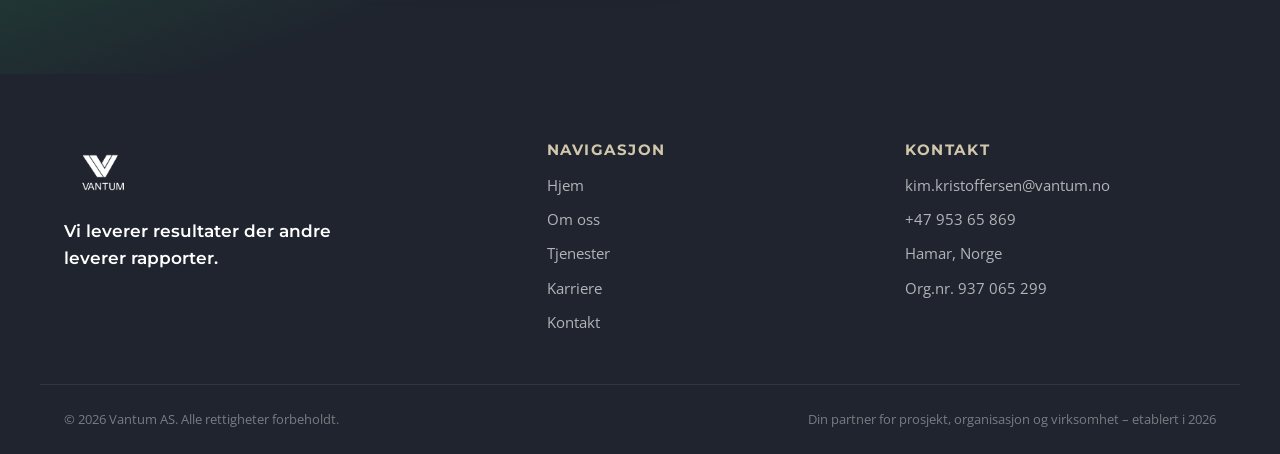
==== commit bcbc9cb0: "Add files via upload" ====
--- a/index.html
+++ b/index.html
@@ -10,7 +10,7 @@
 <link rel="preconnect" href="https://fonts.googleapis.com">
 <link rel="preconnect" href="https://fonts.gstatic.com" crossorigin>
 <link href="https://fonts.googleapis.com/css2?family=Montserrat:wght@500;600;700;800&family=Open+Sans:wght@400;500;600;700&display=swap" rel="stylesheet">
-<link rel="stylesheet" href="css/style.css?v=13">
+<link rel="stylesheet" href="css/style.css?v=14">
 </head>
 <body>
 
@@ -114,6 +114,10 @@
         <a href="tjenester.html" class="service-preview-item" data-reveal>
           <svg class="service-preview-icon" width="26" height="26" viewBox="0 0 24 24" fill="none" stroke="currentColor" stroke-width="1.5" stroke-linecap="round" stroke-linejoin="round"><circle cx="12" cy="8" r="6"></circle><path d="M15.5 13.5L17 22l-5-3-5 3 1.5-8.5"></path></svg>
           <h3>Deltagelse i styrer</h3>
+        </a>
+        <a href="tjenester.html" class="service-preview-item" data-reveal>
+          <svg class="service-preview-icon" width="26" height="26" viewBox="0 0 24 24" fill="none" stroke="currentColor" stroke-width="1.5" stroke-linecap="round" stroke-linejoin="round"><path d="M11 20A7 7 0 0 1 9.8 6.1C15.5 5 17 4.48 19 2c1 2 2 4.18 2 8 0 5.5-4.78 10-10 10Z"></path><path d="M2 21c0-3 1.85-5.36 5.08-6C9.5 14.52 12 13 13 12"></path></svg>
+          <h3>Miljøfyrtårn-sertifisering</h3>
         </a>
       </div>
 
--- a/css/style.css
+++ b/css/style.css
@@ -465,8 +465,8 @@
    Service preview grid (homepage)
    ============================================ */
 .service-preview-grid{
-  display: grid;
-  grid-template-columns: repeat(3, 1fr);
+  display: flex;
+  flex-wrap: wrap;
   gap: 20px;
   margin-top: var(--space-lg);
 }
@@ -475,6 +475,7 @@
   align-items: center;
   gap: 16px;
   padding: 24px;
+  flex: 0 1 calc((100% - 40px) / 3);
   border: 1px solid var(--color-border-light);
   border-radius: 14px;
   background: var(--color-white);
@@ -1204,7 +1205,7 @@
    Responsive — tablet / mobile
    ============================================ */
 @media (max-width: 900px){
-  .service-preview-grid{ grid-template-columns: repeat(2, 1fr); }
+  .service-preview-item{ flex-basis: calc((100% - 20px) / 2); }
   .compare-grid{ grid-template-columns: 1fr; gap: var(--space-xl); }
   .compare-col--good{ margin-top: 0; }
   .scenario-row--shift{ margin-left: 0; }
@@ -1229,7 +1230,7 @@
   .contact-grid{ grid-template-columns: 1fr; gap: var(--space-lg); }
 }
 @media (max-width: 560px){
-  .service-preview-grid{ grid-template-columns: 1fr; }
+  .service-preview-item{ flex-basis: 100%; }
   .stats-grid{ grid-template-columns: 1fr; gap: var(--space-md); }
   .stat-item + .stat-item{ border-left: none; border-top: 1px solid var(--color-border-light); padding-top: var(--space-md); }
   .scenario-row{ flex-wrap: wrap; }
